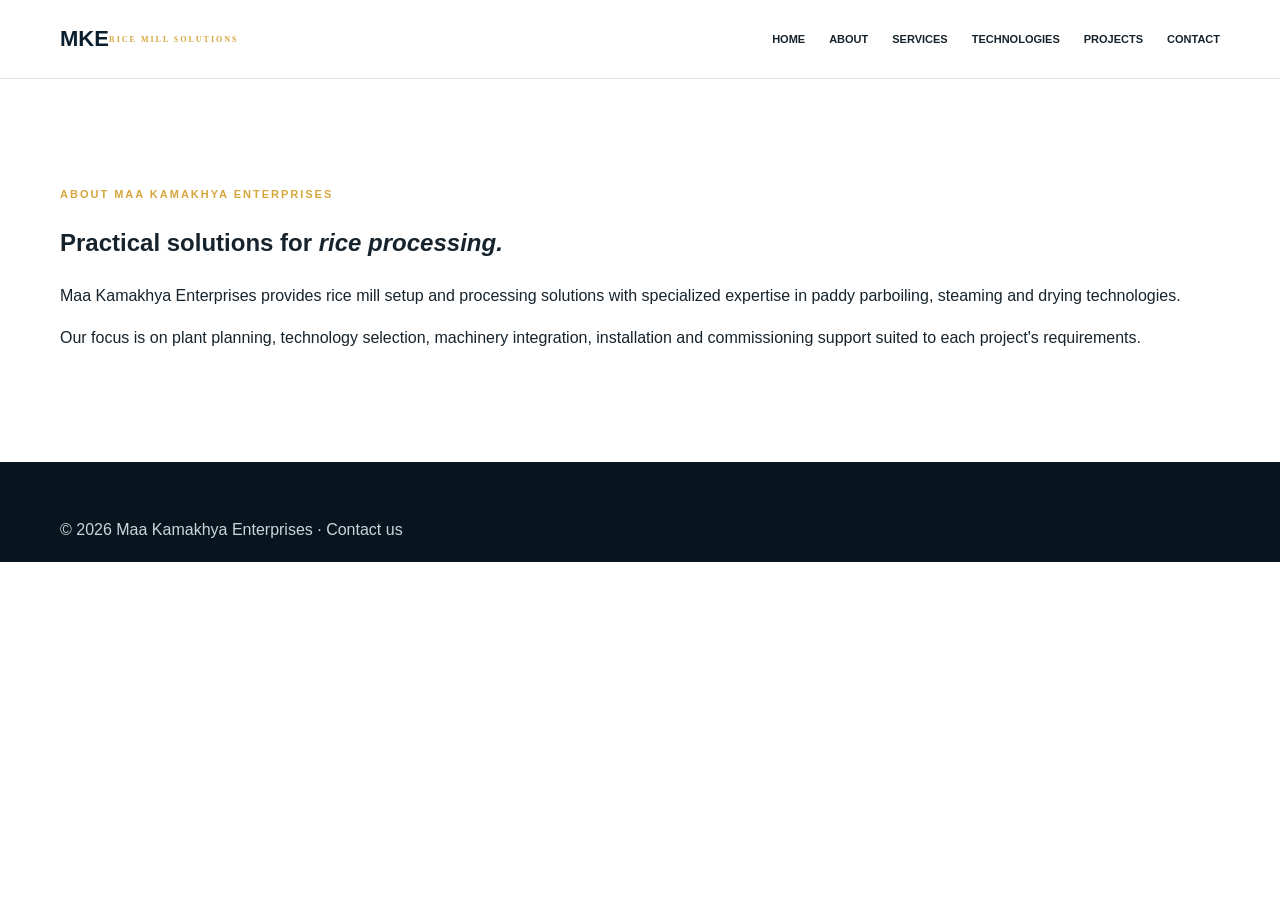
==== about.html @ 2171619c "Retry: add complete Maa Kamakhya Enterprises GitHub Pages website and image folder structure" ====
<!doctype html><html lang="en"><head><meta charset="utf-8"><meta name="viewport" content="width=device-width,initial-scale=1"><title>About | Maa Kamakhya Enterprises</title><link rel="stylesheet" href="css/style.css"></head><body><header class="header"><div class="wrap nav"><a class="logo" href="index.html">MKE<small>RICE MILL SOLUTIONS</small></a><button class="menu">☰</button><nav><a href="index.html">Home</a><a href="about.html">About</a><a href="services.html">Services</a><a href="technologies.html">Technologies</a><a href="projects.html">Projects</a><a href="contact.html">Contact</a></nav></div></header><main><section class="section"><div class="wrap"><p class="eyebrow">About Maa Kamakhya Enterprises</p><h1>Practical solutions for <em>rice processing.</em></h1><p>Maa Kamakhya Enterprises provides rice mill setup and processing solutions with specialized expertise in paddy parboiling, steaming and drying technologies.</p><p>Our focus is on plant planning, technology selection, machinery integration, installation and commissioning support suited to each project's requirements.</p></div></section></main><footer><div class="wrap">© 2026 Maa Kamakhya Enterprises · <a href="contact.html">Contact us</a></div></footer><script src="js/script.js"></script></body></html>
---- css/style.css ----
:root{--navy:#0b1e2d;--blue:#12364a;--gold:#d6a63d;--cream:#f7f5ef;--ink:#17232c;--muted:#65717a;--line:#dfe4e5}*{box-sizing:border-box}html{scroll-behavior:smooth}body{margin:0;color:var(--ink);font:16px/1.65 Inter,Arial,sans-serif}a{text-decoration:none;color:inherit}.wrap{width:min(1160px,calc(100% - 40px));margin:auto}.header{position:sticky;top:0;z-index:5;background:#fff;border-bottom:1px solid var(--line)}.nav{height:78px;display:flex;align-items:center;justify-content:space-between}.logo{display:flex;align-items:center;color:var(--navy);font:bold 22px Poppins,Arial}.logo img{max-width:150px;max-height:62px;margin-right:8px}.logo small,.footer-logo small{display:block;color:var(--gold);font:700 8px Inter;letter-spacing:2px}.nav nav{display:flex;gap:24px;text-transform:uppercase;font-size:11px;font-weight:700}.nav nav a:hover{color:#a67413}.menu{display:none;border:0;background:none;font-size:24px}.hero{min-height:600px;padding:130px 0;color:#fff;background:linear-gradient(90deg,#091c2df2,#091c2d9a),url('../images/hero/hero.jpg') center/cover,var(--navy)}.eyebrow{color:var(--gold);font-size:11px;font-weight:800;letter-spacing:2px;text-transform:uppercase}.hero h1,h2{font:800 clamp(34px,6vw,72px)/1.1 Poppins,Arial;margin:15px 0 20px;text-transform:uppercase}.hero em,h2 em{color:var(--gold);font-style:normal}.hero .lead{font-size:20px;max-width:580px}.hero p:not(.eyebrow){max-width:620px;color:#dce4e7}.actions{display:flex;gap:14px;flex-wrap:wrap;margin-top:28px}.button{display:inline-block;padding:14px 20px;text-transform:uppercase;font-size:11px;font-weight:800;letter-spacing:1px}.gold{background:var(--gold);color:var(--navy)}.outline{border:1px solid #fff;color:#fff}.capabilities{background:var(--gold)}.caps{display:grid;grid-template-columns:repeat(4,1fr)}.caps article{padding:25px 20px;border-right:1px solid #0b1e2d33}.caps b,.cards b,.services b{color:var(--gold)}.caps h3{font:700 16px Poppins;margin:8px 0}.caps p{font-size:12px;margin:0}.section{padding:95px 0}.split{display:grid;grid-template-columns:1fr 1fr;gap:80px;align-items:center}.placeholder,.placeholder{min-height:370px;display:grid;place-items:center;text-align:center;background:linear-gradient(135deg,#d9e0df,#edf0ed);color:#52636a;font-size:13px}.placeholder small{font-size:10px}.link{display:inline-block;color:#996d16;font-weight:800;font-size:12px;text-transform:uppercase;letter-spacing:1px}.dark{background:var(--navy);color:white}.cards{display:grid;grid-template-columns:repeat(3,1fr);gap:20px}.cards article{background:#102d3e;padding:14px}.cards .placeholder{min-height:180px}.cards article h3{font:700 21px Poppins;margin:8px 0}.cards article p{color:#b8c5c9;font-size:13px}.services{display:grid;grid-template-columns:repeat(4,1fr);gap:16px}.services a{border:1px solid var(--line);padding:24px;min-height:200px;transition:.2s}.services a:hover{border-color:var(--gold);transform:translateY(-4px)}.services h3{font:700 17px Poppins}.services p{font-size:13px;color:var(--muted)}.center{text-align:center}.process{background:var(--cream);padding:80px 0}.timeline{display:flex;flex-wrap:wrap;justify-content:center}.timeline span{background:#fff;border:1px solid var(--line);padding:12px 14px;font-size:11px;font-weight:700}.timeline span:not(:last-child)::after{content:'→';color:var(--gold);margin-left:14px}.cta{background:var(--blue);color:#fff;padding:65px 0}.cta-inner{display:flex;align-items:center;justify-content:space-between}.cta h2{font-size:44px;margin:0}footer{background:#07151f;color:#ccd6d9;padding:55px 0 18px}.footer-grid{display:grid;grid-template-columns:2fr 1fr 2fr;gap:45px}.footer-logo{font:800 25px Poppins;color:#fff}.footer-grid a,.footer-grid p{display:block;color:#aab9bd;font-size:13px}.footer-grid h4{color:var(--gold);font-size:11px;text-transform:uppercase}.bottom{border-top:1px solid #ffffff1c;margin-top:40px;padding-top:16px;color:#829398;font-size:11px;display:flex;justify-content:space-between}.floating{position:fixed;right:18px;bottom:18px;display:flex;gap:8px}.floating a{width:42px;height:42px;border-radius:50%;display:grid;place-items:center;background:var(--gold);color:var(--navy)}@media(max-width:800px){.wrap{width:min(100% - 30px,600px)}.menu{display:block}.nav nav{display:none;position:absolute;top:78px;left:0;right:0;padding:15px;background:#fff;flex-direction:column}.nav nav.open{display:flex}.caps{grid-template-columns:repeat(2,1fr)}.split,.cards{grid-template-columns:1fr;gap:35px}.services{grid-template-columns:1fr 1fr}.cta-inner{display:block}.cta .button{margin-top:20px}.footer-grid{grid-template-columns:1fr 1fr}.footer-grid>div:first-child{grid-column:1/-1}}@media(max-width:480px){.hero{padding:90px 0}.hero h1{font-size:43px}.services{grid-template-columns:1fr}.timeline{display:block}.timeline span{display:block}.timeline span:not(:last-child)::after{content:'↓';display:block;margin:3px}.bottom{display:block}.bottom span{display:block;margin-top:8px}.footer-grid{grid-template-columns:1fr}.footer-grid>div:first-child{grid-column:auto}}
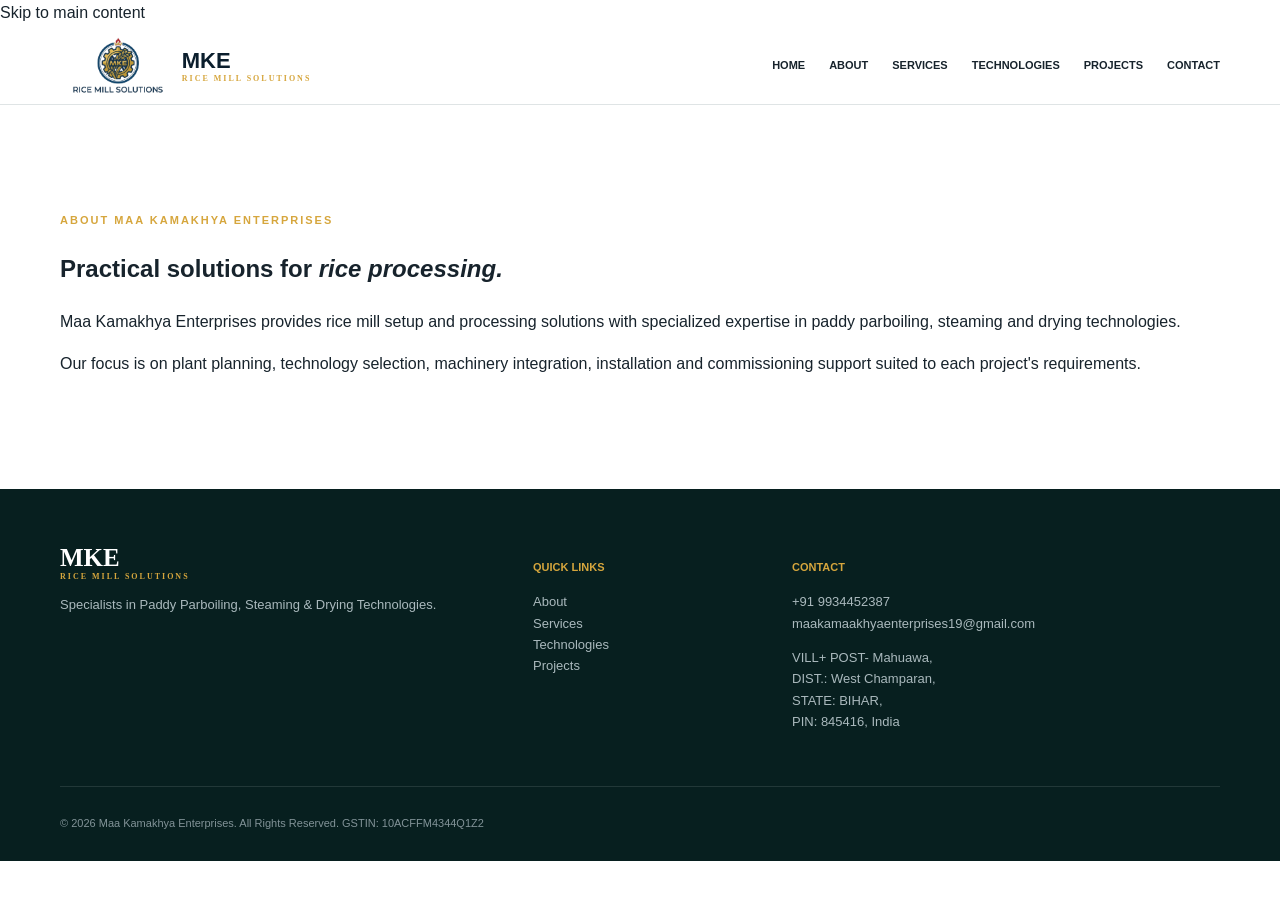
==== commit 281fe807: "Pretty-print and enhance about.html with improved header, footer, and accessibility" ====
--- a/about.html
+++ b/about.html
@@ -1 +1,65 @@
-<!doctype html><html lang="en"><head><meta charset="utf-8"><meta name="viewport" content="width=device-width,initial-scale=1"><title>About | Maa Kamakhya Enterprises</title><link rel="stylesheet" href="css/style.css"></head><body><header class="header"><div class="wrap nav"><a class="logo" href="index.html">MKE<small>RICE MILL SOLUTIONS</small></a><button class="menu">☰</button><nav><a href="index.html">Home</a><a href="about.html">About</a><a href="services.html">Services</a><a href="technologies.html">Technologies</a><a href="projects.html">Projects</a><a href="contact.html">Contact</a></nav></div></header><main><section class="section"><div class="wrap"><p class="eyebrow">About Maa Kamakhya Enterprises</p><h1>Practical solutions for <em>rice processing.</em></h1><p>Maa Kamakhya Enterprises provides rice mill setup and processing solutions with specialized expertise in paddy parboiling, steaming and drying technologies.</p><p>Our focus is on plant planning, technology selection, machinery integration, installation and commissioning support suited to each project's requirements.</p></div></section></main><footer><div class="wrap">© 2026 Maa Kamakhya Enterprises · <a href="contact.html">Contact us</a></div></footer><script src="js/script.js"></script></body></html>+<!doctype html>
+<html lang="en">
+<head>
+  <meta charset="utf-8">
+  <meta name="viewport" content="width=device-width, initial-scale=1">
+  <title>About | Maa Kamakhya Enterprises</title>
+  <link rel="icon" type="image/png" href="images/logo/mke-logo.png">
+  <link rel="stylesheet" href="css/style.css">
+</head>
+<body>
+  <a href="#main" class="skip-link">Skip to main content</a>
+  <header class="header">
+    <div class="wrap nav">
+      <a class="logo" href="index.html">
+        <img src="images/logo/mke-logo.png" alt="MKE Rice Mill Solutions logo">
+        <span>MKE<small>RICE MILL SOLUTIONS</small></span>
+      </a>
+      <button class="menu" type="button" aria-label="Open menu" aria-controls="nav-menu" aria-expanded="false">☰</button>
+      <nav id="nav-menu">
+        <a href="index.html">Home</a>
+        <a href="about.html" aria-current="page">About</a>
+        <a href="services.html">Services</a>
+        <a href="technologies.html">Technologies</a>
+        <a href="projects.html">Projects</a>
+        <a href="contact.html">Contact</a>
+      </nav>
+    </div>
+  </header>
+  <main id="main">
+    <section class="section">
+      <div class="wrap">
+        <p class="eyebrow">About Maa Kamakhya Enterprises</p>
+        <h1>Practical solutions for <em>rice processing.</em></h1>
+        <p>Maa Kamakhya Enterprises provides rice mill setup and processing solutions with specialized expertise in paddy parboiling, steaming and drying technologies.</p>
+        <p>Our focus is on plant planning, technology selection, machinery integration, installation and commissioning support suited to each project's requirements.</p>
+      </div>
+    </section>
+  </main>
+  <footer>
+    <div class="wrap footer-grid">
+      <div>
+        <div class="footer-logo">MKE<small>RICE MILL SOLUTIONS</small></div>
+        <p>Specialists in Paddy Parboiling, Steaming & Drying Technologies.</p>
+      </div>
+      <div>
+        <h4>Quick links</h4>
+        <a href="about.html">About</a>
+        <a href="services.html">Services</a>
+        <a href="technologies.html">Technologies</a>
+        <a href="projects.html">Projects</a>
+      </div>
+      <div>
+        <h4>Contact</h4>
+        <a href="tel:+919934452387" data-company="phone">+91 9934452387</a>
+        <a href="mailto:maakamaakhyaenterprises19@gmail.com" data-company="email">maakamaakhyaenterprises19@gmail.com</a>
+        <p>VILL+ POST- Mahuawa,<br>DIST.: West Champaran,<br>STATE: BIHAR,<br>PIN: 845416, India</p>
+      </div>
+    </div>
+    <div class="wrap bottom">
+      <p>© <span data-company="year">2026</span> Maa Kamakhya Enterprises. All Rights Reserved. <span>GSTIN: <span data-company="gstin">10ACFFM4344Q1Z2</span></span></p>
+    </div>
+  </footer>
+  <script src="js/script.js"></script>
+</body>
+</html>
--- a/css/style.css
+++ b/css/style.css
@@ -1 +1 @@
-:root{--navy:#0b1e2d;--blue:#12364a;--gold:#d6a63d;--cream:#f7f5ef;--ink:#17232c;--muted:#65717a;--line:#dfe4e5}*{box-sizing:border-box}html{scroll-behavior:smooth}body{margin:0;color:var(--ink);font:16px/1.65 Inter,Arial,sans-serif}a{text-decoration:none;color:inherit}.wrap{width:min(1160px,calc(100% - 40px));margin:auto}.header{position:sticky;top:0;z-index:5;background:#fff;border-bottom:1px solid var(--line)}.nav{height:78px;display:flex;align-items:center;justify-content:space-between}.logo{display:flex;align-items:center;color:var(--navy);font:bold 22px Poppins,Arial}.logo img{max-width:150px;max-height:62px;margin-right:8px}.logo small,.footer-logo small{display:block;color:var(--gold);font:700 8px Inter;letter-spacing:2px}.nav nav{display:flex;gap:24px;text-transform:uppercase;font-size:11px;font-weight:700}.nav nav a:hover{color:#a67413}.menu{display:none;border:0;background:none;font-size:24px}.hero{min-height:600px;padding:130px 0;color:#fff;background:linear-gradient(90deg,#091c2df2,#091c2d9a),url('../images/hero/hero.jpg') center/cover,var(--navy)}.eyebrow{color:var(--gold);font-size:11px;font-weight:800;letter-spacing:2px;text-transform:uppercase}.hero h1,h2{font:800 clamp(34px,6vw,72px)/1.1 Poppins,Arial;margin:15px 0 20px;text-transform:uppercase}.hero em,h2 em{color:var(--gold);font-style:normal}.hero .lead{font-size:20px;max-width:580px}.hero p:not(.eyebrow){max-width:620px;color:#dce4e7}.actions{display:flex;gap:14px;flex-wrap:wrap;margin-top:28px}.button{display:inline-block;padding:14px 20px;text-transform:uppercase;font-size:11px;font-weight:800;letter-spacing:1px}.gold{background:var(--gold);color:var(--navy)}.outline{border:1px solid #fff;color:#fff}.capabilities{background:var(--gold)}.caps{display:grid;grid-template-columns:repeat(4,1fr)}.caps article{padding:25px 20px;border-right:1px solid #0b1e2d33}.caps b,.cards b,.services b{color:var(--gold)}.caps h3{font:700 16px Poppins;margin:8px 0}.caps p{font-size:12px;margin:0}.section{padding:95px 0}.split{display:grid;grid-template-columns:1fr 1fr;gap:80px;align-items:center}.placeholder,.placeholder{min-height:370px;display:grid;place-items:center;text-align:center;background:linear-gradient(135deg,#d9e0df,#edf0ed);color:#52636a;font-size:13px}.placeholder small{font-size:10px}.link{display:inline-block;color:#996d16;font-weight:800;font-size:12px;text-transform:uppercase;letter-spacing:1px}.dark{background:var(--navy);color:white}.cards{display:grid;grid-template-columns:repeat(3,1fr);gap:20px}.cards article{background:#102d3e;padding:14px}.cards .placeholder{min-height:180px}.cards article h3{font:700 21px Poppins;margin:8px 0}.cards article p{color:#b8c5c9;font-size:13px}.services{display:grid;grid-template-columns:repeat(4,1fr);gap:16px}.services a{border:1px solid var(--line);padding:24px;min-height:200px;transition:.2s}.services a:hover{border-color:var(--gold);transform:translateY(-4px)}.services h3{font:700 17px Poppins}.services p{font-size:13px;color:var(--muted)}.center{text-align:center}.process{background:var(--cream);padding:80px 0}.timeline{display:flex;flex-wrap:wrap;justify-content:center}.timeline span{background:#fff;border:1px solid var(--line);padding:12px 14px;font-size:11px;font-weight:700}.timeline span:not(:last-child)::after{content:'→';color:var(--gold);margin-left:14px}.cta{background:var(--blue);color:#fff;padding:65px 0}.cta-inner{display:flex;align-items:center;justify-content:space-between}.cta h2{font-size:44px;margin:0}footer{background:#07151f;color:#ccd6d9;padding:55px 0 18px}.footer-grid{display:grid;grid-template-columns:2fr 1fr 2fr;gap:45px}.footer-logo{font:800 25px Poppins;color:#fff}.footer-grid a,.footer-grid p{display:block;color:#aab9bd;font-size:13px}.footer-grid h4{color:var(--gold);font-size:11px;text-transform:uppercase}.bottom{border-top:1px solid #ffffff1c;margin-top:40px;padding-top:16px;color:#829398;font-size:11px;display:flex;justify-content:space-between}.floating{position:fixed;right:18px;bottom:18px;display:flex;gap:8px}.floating a{width:42px;height:42px;border-radius:50%;display:grid;place-items:center;background:var(--gold);color:var(--navy)}@media(max-width:800px){.wrap{width:min(100% - 30px,600px)}.menu{display:block}.nav nav{display:none;position:absolute;top:78px;left:0;right:0;padding:15px;background:#fff;flex-direction:column}.nav nav.open{display:flex}.caps{grid-template-columns:repeat(2,1fr)}.split,.cards{grid-template-columns:1fr;gap:35px}.services{grid-template-columns:1fr 1fr}.cta-inner{display:block}.cta .button{margin-top:20px}.footer-grid{grid-template-columns:1fr 1fr}.footer-grid>div:first-child{grid-column:1/-1}}@media(max-width:480px){.hero{padding:90px 0}.hero h1{font-size:43px}.services{grid-template-columns:1fr}.timeline{display:block}.timeline span{display:block}.timeline span:not(:last-child)::after{content:'↓';display:block;margin:3px}.bottom{display:block}.bottom span{display:block;margin-top:8px}.footer-grid{grid-template-columns:1fr}.footer-grid>div:first-child{grid-column:auto}}+:root{--navy:#0b1e2d;--blue:#12364a;--gold:#d6a63d;--cream:#f7f5ef;--ink:#17232c;--muted:#65717a;--line:#dfe4e5}*{box-sizing:border-box}html{scroll-behavior:smooth}body{margin:0;color:var(--ink);font:16px/1.65 Inter,Arial,sans-serif}a{text-decoration:none;color:inherit}.wrap{width:min(1160px,calc(100% - 40px));margin:auto}.header{position:sticky;top:0;z-index:5;background:#fff;border-bottom:1px solid var(--line)}.nav{height:78px;display:flex;align-items:center;justify-content:space-between}.logo{display:flex;align-items:center;color:var(--navy);font:bold 22px Poppins,Arial}.logo img{max-width:150px;max-height:62px;margin-right:8px}.logo small,.footer-logo small{display:block;color:var(--gold);font:700 8px Inter;letter-spacing:2px}.nav nav{display:flex;gap:24px;text-transform:uppercase;font-size:11px;font-weight:700}.nav nav a:hover{color:#a67413}.menu{display:none;border:0;background:none;font-size:24px}.hero{min-height:600px;padding:130px 0;color:#fff;background:linear-gradient(90deg,#091c2df2,#091c2d9a),url('../images/hero/hero.jpg') center/cover,var(--navy)}.eyebrow{color:var(--gold);font-size:11px;font-weight:800;letter-spacing:2px;text-transform:uppercase}.hero h1,h2{font:800 clamp(34px,6vw,72px)/1.1 Poppins,Arial;margin:15px 0 20px;text-transform:uppercase}.hero em,h2 em{color:var(--gold);font-style:normal}.hero .lead{font-size:20px;max-width:580px}.hero p:not(.eyebrow){max-width:620px;color:#dce4e7}.actions{display:flex;gap:14px;flex-wrap:wrap;margin-top:28px}.button{display:inline-block;padding:14px 20px;text-transform:uppercase;font-size:11px;font-weight:800;letter-spacing:1px}.gold{background:var(--gold);color:var(--navy)}.outline{border:1px solid #fff;color:#fff}.capabilities{background:var(--gold)}.caps{display:grid;grid-template-columns:repeat(4,1fr)}.caps article{padding:25px 20px;border-right:1px solid #0b1e2d33}.caps b,.cards b,.services b{color:var(--gold)}.caps h3{font:700 16px Poppins;margin:8px 0}.caps p{font-size:12px;margin:0}.section{padding:95px 0}.split{display:grid;grid-template-columns:1fr 1fr;gap:80px;align-items:center}.placeholder,.placeholder{min-height:370px;display:grid;place-items:center;text-align:center;background:linear-gradient(135deg,#d9e0df,#edf0ed);color:#526367;font-size:13px}.placeholder small{font-size:10px}.link{display:inline-block;color:#996d16;font-weight:800;font-size:12px;text-transform:uppercase;letter-spacing:1px}.dark{background:var(--navy);color:white}.cards{display:grid;grid-template-columns:repeat(3,1fr);gap:20px}.cards article{background:#102d3e;padding:14px}.cards .placeholder{min-height:180px}.cards article h3{font:700 21px Poppins;margin:8px 0}.cards article p{color:#b8c5c9;font-size:13px}.services{display:grid;grid-template-columns:repeat(4,1fr);gap:16px}.services a{border:1px solid var(--line);padding:24px;min-height:200px;transition:.2s}.services a:hover{border-color:var(--gold);transform:translateY(-4px)}.services h3{font:700 17px Poppins}.services p{font-size:13px;color:var(--muted)}.center{text-align:center}.process{background:var(--cream);padding:80px 0}.timeline{display:flex;flex-wrap:wrap;justify-content:center}.timeline span{background:#fff;border:1px solid var(--line);padding:12px 14px;font-size:11px;font-weight:700}.timeline span:not(:last-child)::after{content:'→';color:var(--gold);margin-left:14px}.cta{background:var(--blue);color:#fff;padding:65px 0}.cta-inner{display:flex;align-items:center;justify-content:space-between}.cta h2{font-size:44px;margin:0}footer{background:#071f1f;color:#ccd6d9;padding:55px 0 18px}.footer-grid{display:grid;grid-template-columns:2fr 1fr 2fr;gap:45px}.footer-logo{font:800 25px Poppins;color:#fff}.footer-grid a,.footer-grid p{display:block;color:#aab9bd;font-size:13px}.footer-grid h4{color:var(--gold);font-size:11px;text-transform:uppercase}.bottom{border-top:1px solid #ffffff1c;margin-top:40px;padding-top:16px;color:#829398;font-size:11px;display:flex;justify-content:space-between}.floating{position:fixed;right:18px;bottom:18px;display:flex;gap:8px}.floating a{width:42px;height:42px;border-radius:50%;display:grid;place-items:center}.floating a:nth-child(1){background:#25d366;color:#fff}.floating a:nth-child(2){background:#0084ff;color:#fff}@media(max-width:800px){.wrap{width:min(100% - 30px,600px)}.menu{display:block}.nav nav{display:none;position:absolute;top:78px;left:0;right:0;padding:15px;background:#fff;flex-direction:column}.nav nav.open{display:flex}.caps{grid-template-columns:repeat(2,1fr)}.split,.cards{grid-template-columns:1fr;gap:35px}.services{grid-template-columns:1fr 1fr}.cta-inner{display:block}.cta .button{margin-top:20px}.footer-grid{grid-template-columns:1fr 1fr}.footer-grid>div:first-child{grid-column:1/-1}}@media(max-width:480px){.hero{padding:90px 0}.hero h1{font-size:43px}.services{grid-template-columns:1fr}.timeline{display:block}.timeline span{display:block}.timeline span:not(:last-child)::after{content:'↓';display:block;margin:3px}.bottom{display:block}.bottom span{display:block;margin-top:8px}.footer-grid{grid-template-columns:1fr}.footer-grid>div:first-child{grid-column:auto}}
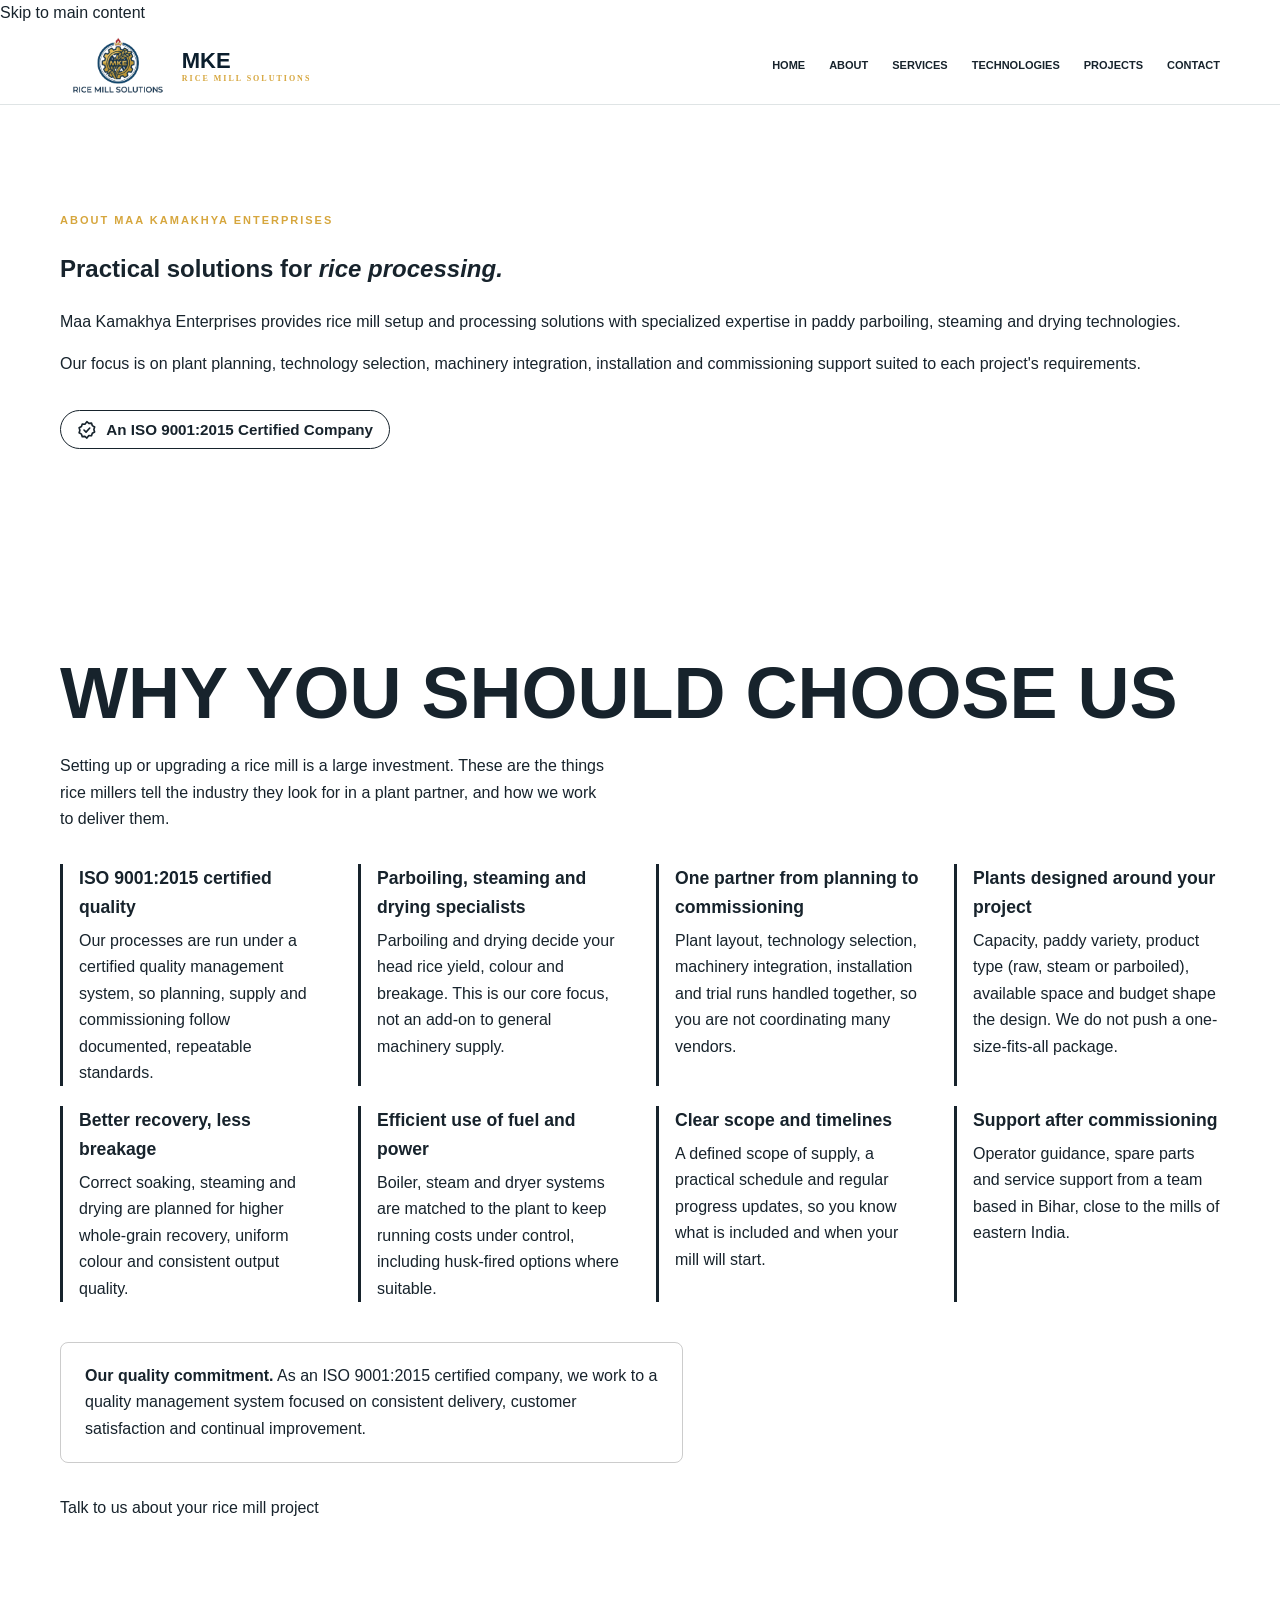
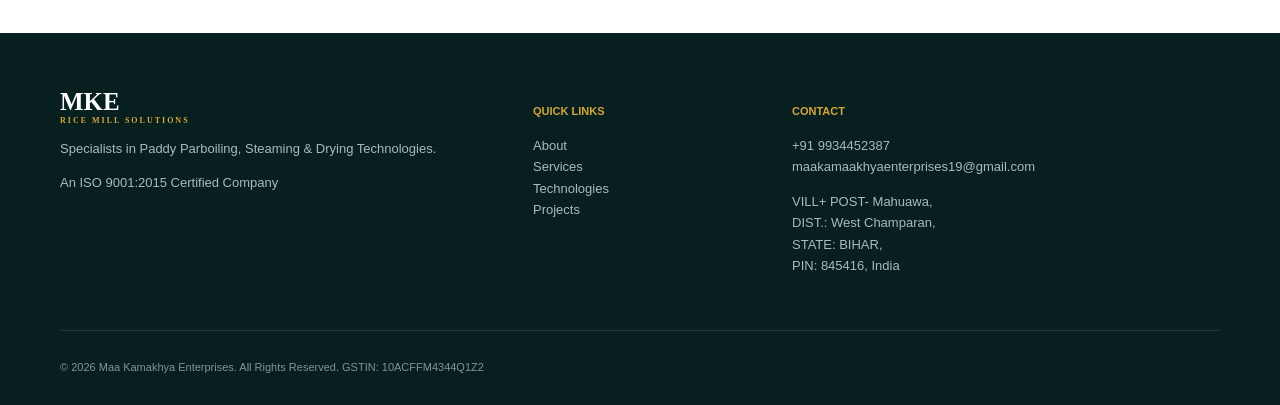
==== commit e5b2bf4e: "Update about.html" ====
--- a/about.html
+++ b/about.html
@@ -3,9 +3,56 @@
 <head>
   <meta charset="utf-8">
   <meta name="viewport" content="width=device-width, initial-scale=1">
-  <title>About | Maa Kamakhya Enterprises</title>
+  <title>About | Maa Kamakhya Enterprises – ISO 9001:2015 Certified Rice Mill Solutions</title>
+  <meta name="description" content="Maa Kamakhya Enterprises is an ISO 9001:2015 certified company providing rice mill setup and processing solutions, specializing in paddy parboiling, steaming and drying technologies.">
+  <meta property="og:title" content="About | Maa Kamakhya Enterprises">
+  <meta property="og:description" content="ISO 9001:2015 certified specialists in paddy parboiling, steaming and drying technologies for rice mills.">
+  <meta property="og:type" content="website">
   <link rel="icon" type="image/png" href="images/logo/mke-logo.png">
   <link rel="stylesheet" href="css/style.css">
+  <style>
+    /* About page additions – uses neutral colours so it blends with css/style.css */
+    .iso-badge {
+      display: inline-flex;
+      align-items: center;
+      gap: .6rem;
+      margin: 1rem 0 0;
+      padding: .55rem 1rem;
+      border: 1.5px solid currentColor;
+      border-radius: 999px;
+      font-weight: 600;
+      font-size: .95rem;
+      line-height: 1.3;
+    }
+    .iso-badge svg { flex: none; width: 1.3em; height: 1.3em; }
+
+    .why-intro { max-width: 62ch; }
+    .why-list {
+      list-style: none;
+      margin: 2rem 0 0;
+      padding: 0;
+      display: grid;
+      grid-template-columns: repeat(auto-fit, minmax(260px, 1fr));
+      gap: 1.25rem 2rem;
+    }
+    .why-list li {
+      padding: 0 0 0 1rem;
+      border-left: 3px solid currentColor;
+    }
+    .why-list h3 { margin: 0 0 .35rem; font-size: 1.1rem; }
+    .why-list p { margin: 0; max-width: 46ch; }
+
+    .quality-note {
+      margin-top: 2.5rem;
+      padding: 1.25rem 1.5rem;
+      border: 1px solid rgba(128,128,128,.4);
+      border-radius: 8px;
+      max-width: 70ch;
+    }
+    .quality-note p { margin: 0; }
+    .quality-note p + p { margin-top: .5rem; }
+    .about-cta { margin-top: 2rem; }
+  </style>
 </head>
 <body>
   <a href="#main" class="skip-link">Skip to main content</a>
@@ -33,6 +80,58 @@
         <h1>Practical solutions for <em>rice processing.</em></h1>
         <p>Maa Kamakhya Enterprises provides rice mill setup and processing solutions with specialized expertise in paddy parboiling, steaming and drying technologies.</p>
         <p>Our focus is on plant planning, technology selection, machinery integration, installation and commissioning support suited to each project's requirements.</p>
+        <p class="iso-badge">
+          <svg viewBox="0 0 24 24" fill="none" stroke="currentColor" stroke-width="2" stroke-linecap="round" stroke-linejoin="round" aria-hidden="true"><path d="M12 2l2.4 2.1 3.2-.3 1 3 2.8 1.6-.9 3.1.9 3.1-2.8 1.6-1 3-3.2-.3L12 22l-2.4-2.1-3.2.3-1-3-2.8-1.6.9-3.1-.9-3.1 2.8-1.6 1-3 3.2.3z"/><path d="M8.5 12.2l2.5 2.5 4.5-4.9"/></svg>
+          <span>An ISO 9001:2015 Certified Company</span>
+        </p>
+      </div>
+    </section>
+
+    <section class="section" aria-labelledby="why-title">
+      <div class="wrap">
+        <h2 id="why-title">Why you should choose us</h2>
+        <p class="why-intro">Setting up or upgrading a rice mill is a large investment. These are the things rice millers tell the industry they look for in a plant partner, and how we work to deliver them.</p>
+
+        <ul class="why-list">
+          <li>
+            <h3>ISO 9001:2015 certified quality</h3>
+            <p>Our processes are run under a certified quality management system, so planning, supply and commissioning follow documented, repeatable standards.</p>
+          </li>
+          <li>
+            <h3>Parboiling, steaming and drying specialists</h3>
+            <p>Parboiling and drying decide your head rice yield, colour and breakage. This is our core focus, not an add-on to general machinery supply.</p>
+          </li>
+          <li>
+            <h3>One partner from planning to commissioning</h3>
+            <p>Plant layout, technology selection, machinery integration, installation and trial runs handled together, so you are not coordinating many vendors.</p>
+          </li>
+          <li>
+            <h3>Plants designed around your project</h3>
+            <p>Capacity, paddy variety, product type (raw, steam or parboiled), available space and budget shape the design. We do not push a one-size-fits-all package.</p>
+          </li>
+          <li>
+            <h3>Better recovery, less breakage</h3>
+            <p>Correct soaking, steaming and drying are planned for higher whole-grain recovery, uniform colour and consistent output quality.</p>
+          </li>
+          <li>
+            <h3>Efficient use of fuel and power</h3>
+            <p>Boiler, steam and dryer systems are matched to the plant to keep running costs under control, including husk-fired options where suitable.</p>
+          </li>
+          <li>
+            <h3>Clear scope and timelines</h3>
+            <p>A defined scope of supply, a practical schedule and regular progress updates, so you know what is included and when your mill will start.</p>
+          </li>
+          <li>
+            <h3>Support after commissioning</h3>
+            <p>Operator guidance, spare parts and service support from a team based in Bihar, close to the mills of eastern India.</p>
+          </li>
+        </ul>
+
+        <div class="quality-note">
+          <p><strong>Our quality commitment.</strong> As an ISO 9001:2015 certified company, we work to a quality management system focused on consistent delivery, customer satisfaction and continual improvement.</p>
+        </div>
+
+        <p class="about-cta"><a href="contact.html">Talk to us about your rice mill project</a></p>
       </div>
     </section>
   </main>
@@ -41,6 +140,7 @@
       <div>
         <div class="footer-logo">MKE<small>RICE MILL SOLUTIONS</small></div>
         <p>Specialists in Paddy Parboiling, Steaming & Drying Technologies.</p>
+        <p>An ISO 9001:2015 Certified Company</p>
       </div>
       <div>
         <h4>Quick links</h4>
@@ -62,4 +162,4 @@
   </footer>
   <script src="js/script.js"></script>
 </body>
-</html>+</html>
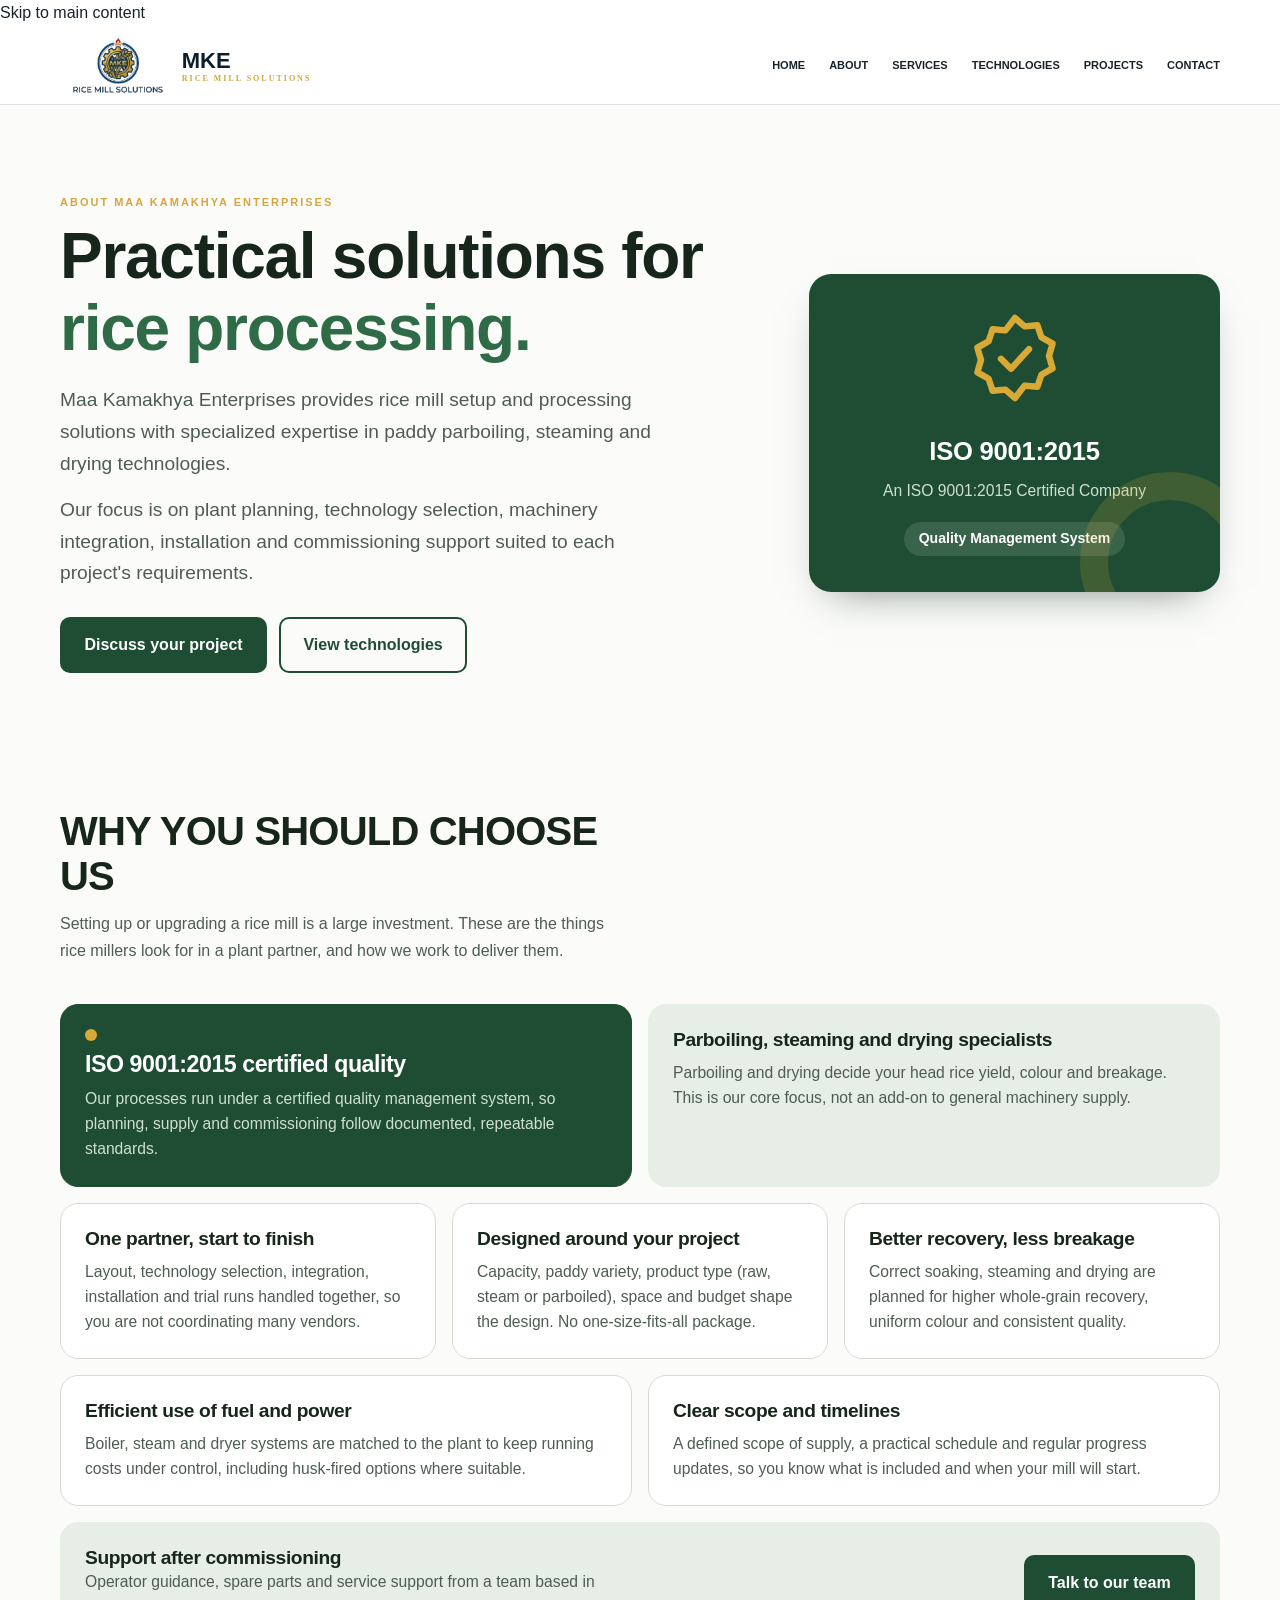
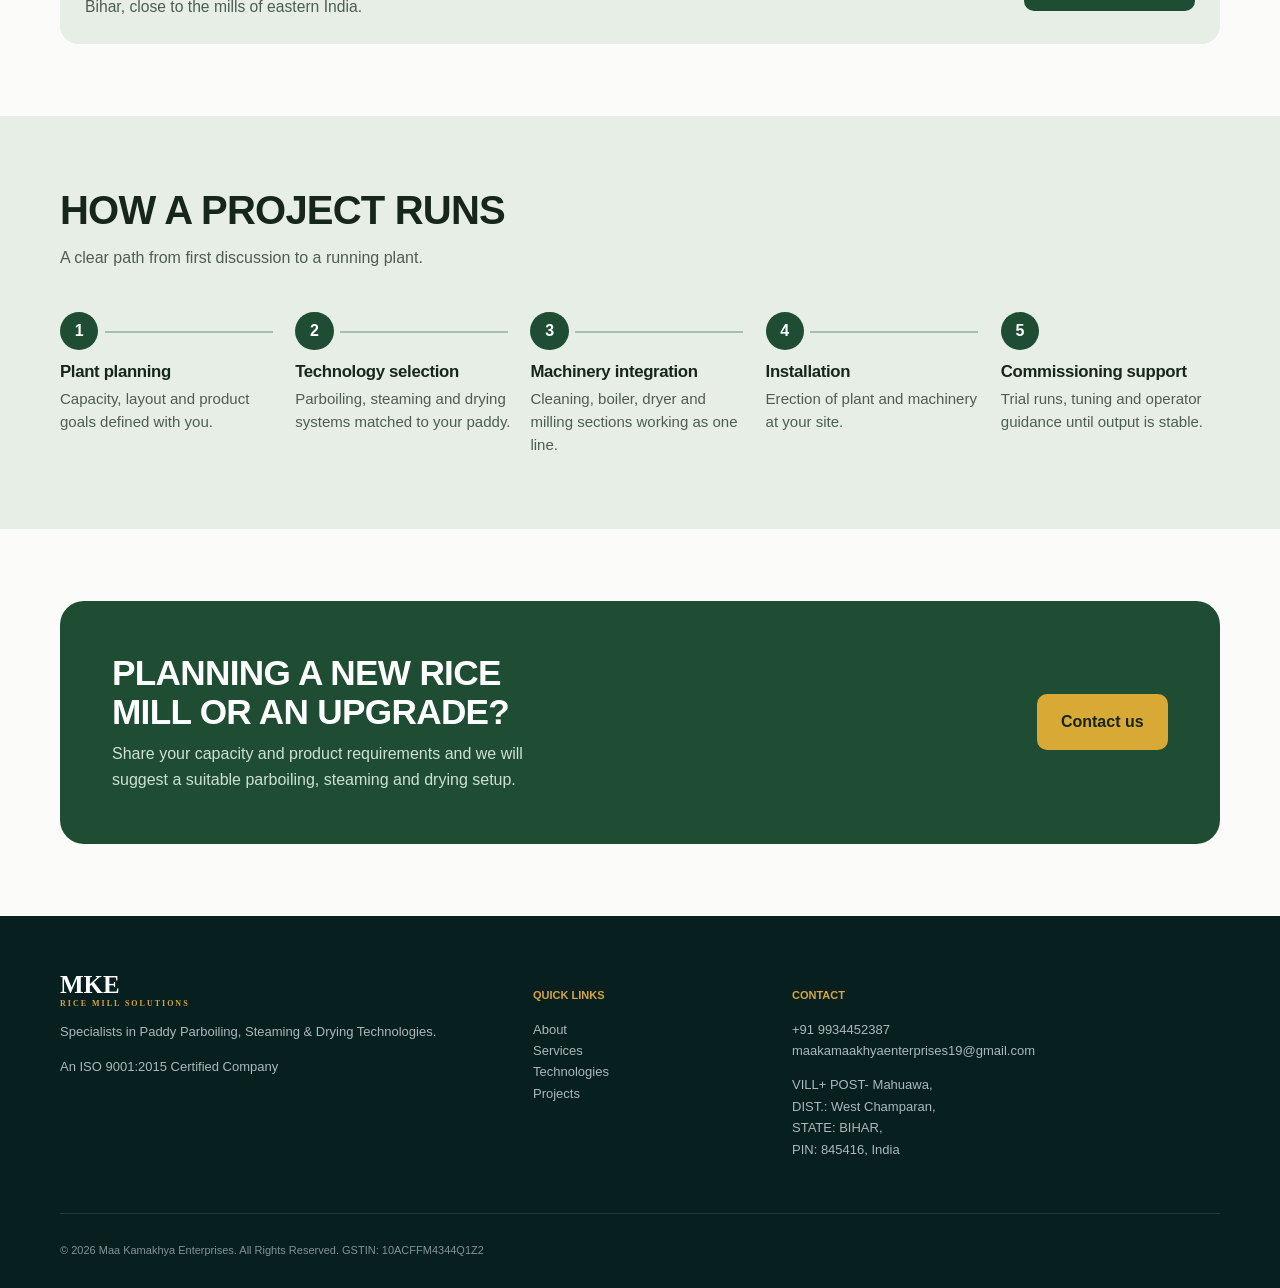
==== commit d4f51450: "Update about.html" ====
--- a/about.html
+++ b/about.html
@@ -11,47 +11,131 @@
   <link rel="icon" type="image/png" href="images/logo/mke-logo.png">
   <link rel="stylesheet" href="css/style.css">
   <style>
-    /* About page additions – uses neutral colours so it blends with css/style.css */
-    .iso-badge {
-      display: inline-flex;
+    /* About page layout – scoped to .ab so it never clashes with css/style.css */
+    .ab {
+      --ab-ink: #17261b;
+      --ab-muted: #4d5d52;
+      --ab-green: #1f4d33;
+      --ab-green-2: #2f6b47;
+      --ab-sage: #e7eee6;
+      --ab-gold: #d8a935;
+      --ab-line: #d5ddd3;
+      --ab-bg: #fbfcfa;
+      color: var(--ab-ink);
+      background: var(--ab-bg);
+    }
+    .ab *, .ab *::before, .ab *::after { box-sizing: border-box; }
+    .ab-wrap { width: min(1160px, 100% - 2.5rem); margin-inline: auto; }
+    .ab h1, .ab h2, .ab h3 { line-height: 1.12; letter-spacing: -.02em; margin: 0; }
+    .ab p { margin: 0; }
+
+    /* Hero */
+    .ab-hero { padding: clamp(2.5rem, 7vw, 5.5rem) 0 clamp(2rem, 5vw, 4rem); }
+    .ab-hero-grid {
+      display: grid;
+      gap: clamp(2rem, 5vw, 4rem);
+      grid-template-columns: 1.25fr .75fr;
       align-items: center;
-      gap: .6rem;
-      margin: 1rem 0 0;
-      padding: .55rem 1rem;
-      border: 1.5px solid currentColor;
-      border-radius: 999px;
-      font-weight: 600;
-      font-size: .95rem;
-      line-height: 1.3;
-    }
-    .iso-badge svg { flex: none; width: 1.3em; height: 1.3em; }
-
-    .why-intro { max-width: 62ch; }
-    .why-list {
-      list-style: none;
-      margin: 2rem 0 0;
-      padding: 0;
-      display: grid;
-      grid-template-columns: repeat(auto-fit, minmax(260px, 1fr));
-      gap: 1.25rem 2rem;
-    }
-    .why-list li {
-      padding: 0 0 0 1rem;
-      border-left: 3px solid currentColor;
-    }
-    .why-list h3 { margin: 0 0 .35rem; font-size: 1.1rem; }
-    .why-list p { margin: 0; max-width: 46ch; }
-
-    .quality-note {
-      margin-top: 2.5rem;
-      padding: 1.25rem 1.5rem;
-      border: 1px solid rgba(128,128,128,.4);
-      border-radius: 8px;
-      max-width: 70ch;
-    }
-    .quality-note p { margin: 0; }
-    .quality-note p + p { margin-top: .5rem; }
-    .about-cta { margin-top: 2rem; }
+    }
+    .ab-hero h1 { font-size: clamp(2.2rem, 5.4vw, 4rem); margin: .6rem 0 1.25rem; }
+    .ab-hero h1 em { font-style: normal; color: var(--ab-green-2); }
+    .ab-lead { font-size: clamp(1.05rem, 1.6vw, 1.2rem); color: var(--ab-muted); max-width: 56ch; line-height: 1.65; }
+    .ab-lead + .ab-lead { margin-top: .9rem; }
+    .ab-actions { display: flex; flex-wrap: wrap; gap: .75rem; margin-top: 1.75rem; }
+    .ab-btn {
+      display: inline-block; padding: .8rem 1.4rem; border-radius: 10px; font-weight: 600;
+      text-decoration: none; border: 2px solid var(--ab-green); transition: background .2s, color .2s;
+    }
+    .ab-btn-primary { background: var(--ab-green); color: #fff; }
+    .ab-btn-primary:hover { background: var(--ab-green-2); border-color: var(--ab-green-2); }
+    .ab-btn-ghost { color: var(--ab-green); background: transparent; }
+    .ab-btn-ghost:hover { background: var(--ab-sage); }
+    .ab-btn:focus-visible, .ab a:focus-visible { outline: 3px solid var(--ab-gold); outline-offset: 3px; }
+
+    /* ISO certificate card */
+    .ab-iso {
+      background: var(--ab-green); color: #fff; border-radius: 22px;
+      padding: clamp(1.5rem, 3vw, 2.25rem); text-align: center;
+      box-shadow: 0 18px 40px -22px rgba(23, 38, 27, .6);
+      position: relative; overflow: hidden;
+    }
+    .ab-iso::after {
+      content: ""; position: absolute; inset: auto -40px -60px auto; width: 180px; height: 180px;
+      border-radius: 50%; border: 28px solid rgba(216, 169, 53, .18);
+    }
+    .ab-seal { width: 96px; height: 96px; margin: 0 auto 1rem; color: var(--ab-gold); }
+    .ab-iso strong { display: block; font-size: 1.6rem; letter-spacing: -.01em; }
+    .ab-iso span { display: block; margin-top: .35rem; color: #cfe0d3; font-size: .98rem; }
+    .ab-iso .ab-iso-tag {
+      display: inline-block; margin-top: 1.1rem; padding: .35rem .9rem; border-radius: 999px;
+      background: rgba(255,255,255,.12); color: #fff; font-size: .88rem; font-weight: 600;
+    }
+
+    /* Section heads */
+    .ab-section { padding: clamp(2.5rem, 6vw, 4.5rem) 0; }
+    .ab-head { max-width: 62ch; margin-bottom: clamp(1.5rem, 4vw, 2.5rem); }
+    .ab-head h2 { font-size: clamp(1.7rem, 3.4vw, 2.5rem); }
+    .ab-head p { margin-top: .8rem; color: var(--ab-muted); line-height: 1.65; }
+
+    /* Bento grid */
+    .ab-bento { display: grid; grid-template-columns: repeat(6, 1fr); gap: 1rem; }
+    .ab-tile {
+      grid-column: span 2; background: #fff; border: 1px solid var(--ab-line);
+      border-radius: 18px; padding: 1.5rem; display: flex; flex-direction: column; gap: .6rem;
+    }
+    .ab-tile h3 { font-size: 1.2rem; }
+    .ab-tile p { color: var(--ab-muted); line-height: 1.6; font-size: .98rem; }
+    .ab-tile.w3 { grid-column: span 3; }
+    .ab-tile.w6 { grid-column: span 6; flex-direction: row; align-items: center; justify-content: space-between; gap: 1.5rem; flex-wrap: wrap; }
+    .ab-tile.w6 > div { max-width: 62ch; }
+    .ab-tile.feature { background: var(--ab-green); border-color: var(--ab-green); }
+    .ab-tile.feature h3 { color: #fff; font-size: 1.45rem; }
+    .ab-tile.feature p { color: #cfe0d3; }
+    .ab-tile.soft { background: var(--ab-sage); border-color: var(--ab-sage); }
+    .ab-dot { width: 12px; height: 12px; border-radius: 50%; background: var(--ab-gold); }
+
+    /* Process strip – a true sequence, so numbered */
+    .ab-process { background: var(--ab-sage); }
+    .ab-steps { list-style: none; margin: 0; padding: 0; display: grid; grid-template-columns: repeat(5, 1fr); gap: 1rem; counter-reset: s; }
+    .ab-steps li { position: relative; padding-top: 3.2rem; counter-increment: s; }
+    .ab-steps li::before {
+      content: counter(s); position: absolute; top: 0; left: 0; width: 2.4rem; height: 2.4rem;
+      display: grid; place-items: center; border-radius: 50%; background: var(--ab-green); color: #fff; font-weight: 700;
+    }
+    .ab-steps li::after {
+      content: ""; position: absolute; top: 1.2rem; left: 2.8rem; right: .4rem; height: 2px; background: var(--ab-green-2); opacity: .35;
+    }
+    .ab-steps li:last-child::after { display: none; }
+    .ab-steps h3 { font-size: 1.05rem; margin-bottom: .3rem; }
+    .ab-steps p { color: var(--ab-muted); font-size: .94rem; line-height: 1.55; }
+
+    /* CTA band */
+    .ab-cta { padding: clamp(2.5rem, 6vw, 4.5rem) 0; }
+    .ab-cta-box {
+      background: var(--ab-green); color: #fff; border-radius: 24px;
+      padding: clamp(1.75rem, 5vw, 3.25rem); display: flex; flex-wrap: wrap; gap: 1.5rem;
+      align-items: center; justify-content: space-between;
+    }
+    .ab-cta-box h2 { font-size: clamp(1.5rem, 3vw, 2.2rem); max-width: 22ch; }
+    .ab-cta-box p { color: #cfe0d3; margin-top: .6rem; max-width: 48ch; line-height: 1.6; }
+    .ab-cta-box .ab-btn { background: var(--ab-gold); border-color: var(--ab-gold); color: #17261b; }
+    .ab-cta-box .ab-btn:hover { background: #e6bb55; border-color: #e6bb55; }
+
+    @media (max-width: 960px) {
+      .ab-hero-grid { grid-template-columns: 1fr; }
+      .ab-iso { max-width: 420px; }
+      .ab-bento { grid-template-columns: repeat(2, 1fr); }
+      .ab-tile, .ab-tile.w3 { grid-column: span 1; }
+      .ab-tile.w6 { grid-column: span 2; }
+      .ab-tile.feature { grid-column: span 2; }
+      .ab-steps { grid-template-columns: 1fr; gap: 1.5rem; }
+      .ab-steps li { padding: 0 0 0 3.4rem; min-height: 2.6rem; }
+      .ab-steps li::after { top: 2.6rem; bottom: -1.3rem; left: 1.15rem; right: auto; width: 2px; height: auto; }
+    }
+    @media (max-width: 600px) {
+      .ab-bento { grid-template-columns: 1fr; }
+      .ab-tile, .ab-tile.w3, .ab-tile.w6, .ab-tile.feature { grid-column: span 1; }
+    }
   </style>
 </head>
 <body>
@@ -73,68 +157,111 @@
       </nav>
     </div>
   </header>
-  <main id="main">
-    <section class="section">
-      <div class="wrap">
-        <p class="eyebrow">About Maa Kamakhya Enterprises</p>
-        <h1>Practical solutions for <em>rice processing.</em></h1>
-        <p>Maa Kamakhya Enterprises provides rice mill setup and processing solutions with specialized expertise in paddy parboiling, steaming and drying technologies.</p>
-        <p>Our focus is on plant planning, technology selection, machinery integration, installation and commissioning support suited to each project's requirements.</p>
-        <p class="iso-badge">
-          <svg viewBox="0 0 24 24" fill="none" stroke="currentColor" stroke-width="2" stroke-linecap="round" stroke-linejoin="round" aria-hidden="true"><path d="M12 2l2.4 2.1 3.2-.3 1 3 2.8 1.6-.9 3.1.9 3.1-2.8 1.6-1 3-3.2-.3L12 22l-2.4-2.1-3.2.3-1-3-2.8-1.6.9-3.1-.9-3.1 2.8-1.6 1-3 3.2.3z"/><path d="M8.5 12.2l2.5 2.5 4.5-4.9"/></svg>
+
+  <main id="main" class="ab">
+    <!-- Hero -->
+    <section class="ab-hero">
+      <div class="ab-wrap ab-hero-grid">
+        <div>
+          <p class="eyebrow">About Maa Kamakhya Enterprises</p>
+          <h1>Practical solutions for <em>rice processing.</em></h1>
+          <p class="ab-lead">Maa Kamakhya Enterprises provides rice mill setup and processing solutions with specialized expertise in paddy parboiling, steaming and drying technologies.</p>
+          <p class="ab-lead">Our focus is on plant planning, technology selection, machinery integration, installation and commissioning support suited to each project's requirements.</p>
+          <div class="ab-actions">
+            <a class="ab-btn ab-btn-primary" href="contact.html">Discuss your project</a>
+            <a class="ab-btn ab-btn-ghost" href="technologies.html">View technologies</a>
+          </div>
+        </div>
+
+        <aside class="ab-iso" aria-label="Certification">
+          <svg class="ab-seal" viewBox="0 0 24 24" fill="none" stroke="currentColor" stroke-width="1.6" stroke-linecap="round" stroke-linejoin="round" aria-hidden="true"><path d="M12 2l2.4 2.1 3.2-.3 1 3 2.8 1.6-.9 3.1.9 3.1-2.8 1.6-1 3-3.2-.3L12 22l-2.4-2.1-3.2.3-1-3-2.8-1.6.9-3.1-.9-3.1 2.8-1.6 1-3 3.2.3z"/><path d="M8.5 12.2l2.5 2.5 4.5-4.9"/></svg>
+          <strong>ISO 9001:2015</strong>
           <span>An ISO 9001:2015 Certified Company</span>
-        </p>
-      </div>
-    </section>
-
-    <section class="section" aria-labelledby="why-title">
-      <div class="wrap">
-        <h2 id="why-title">Why you should choose us</h2>
-        <p class="why-intro">Setting up or upgrading a rice mill is a large investment. These are the things rice millers tell the industry they look for in a plant partner, and how we work to deliver them.</p>
-
-        <ul class="why-list">
-          <li>
+          <span class="ab-iso-tag">Quality Management System</span>
+        </aside>
+      </div>
+    </section>
+
+    <!-- Why choose us -->
+    <section class="ab-section" aria-labelledby="why-title">
+      <div class="ab-wrap">
+        <div class="ab-head">
+          <h2 id="why-title">Why you should choose us</h2>
+          <p>Setting up or upgrading a rice mill is a large investment. These are the things rice millers look for in a plant partner, and how we work to deliver them.</p>
+        </div>
+
+        <div class="ab-bento">
+          <article class="ab-tile w3 feature">
+            <span class="ab-dot" aria-hidden="true"></span>
             <h3>ISO 9001:2015 certified quality</h3>
-            <p>Our processes are run under a certified quality management system, so planning, supply and commissioning follow documented, repeatable standards.</p>
-          </li>
-          <li>
+            <p>Our processes run under a certified quality management system, so planning, supply and commissioning follow documented, repeatable standards.</p>
+          </article>
+          <article class="ab-tile w3 soft">
             <h3>Parboiling, steaming and drying specialists</h3>
             <p>Parboiling and drying decide your head rice yield, colour and breakage. This is our core focus, not an add-on to general machinery supply.</p>
-          </li>
-          <li>
-            <h3>One partner from planning to commissioning</h3>
-            <p>Plant layout, technology selection, machinery integration, installation and trial runs handled together, so you are not coordinating many vendors.</p>
-          </li>
-          <li>
-            <h3>Plants designed around your project</h3>
-            <p>Capacity, paddy variety, product type (raw, steam or parboiled), available space and budget shape the design. We do not push a one-size-fits-all package.</p>
-          </li>
-          <li>
+          </article>
+          <article class="ab-tile">
+            <h3>One partner, start to finish</h3>
+            <p>Layout, technology selection, integration, installation and trial runs handled together, so you are not coordinating many vendors.</p>
+          </article>
+          <article class="ab-tile">
+            <h3>Designed around your project</h3>
+            <p>Capacity, paddy variety, product type (raw, steam or parboiled), space and budget shape the design. No one-size-fits-all package.</p>
+          </article>
+          <article class="ab-tile">
             <h3>Better recovery, less breakage</h3>
-            <p>Correct soaking, steaming and drying are planned for higher whole-grain recovery, uniform colour and consistent output quality.</p>
-          </li>
-          <li>
+            <p>Correct soaking, steaming and drying are planned for higher whole-grain recovery, uniform colour and consistent quality.</p>
+          </article>
+          <article class="ab-tile w3">
             <h3>Efficient use of fuel and power</h3>
             <p>Boiler, steam and dryer systems are matched to the plant to keep running costs under control, including husk-fired options where suitable.</p>
-          </li>
-          <li>
+          </article>
+          <article class="ab-tile w3">
             <h3>Clear scope and timelines</h3>
             <p>A defined scope of supply, a practical schedule and regular progress updates, so you know what is included and when your mill will start.</p>
-          </li>
-          <li>
-            <h3>Support after commissioning</h3>
-            <p>Operator guidance, spare parts and service support from a team based in Bihar, close to the mills of eastern India.</p>
-          </li>
-        </ul>
-
-        <div class="quality-note">
-          <p><strong>Our quality commitment.</strong> As an ISO 9001:2015 certified company, we work to a quality management system focused on consistent delivery, customer satisfaction and continual improvement.</p>
-        </div>
-
-        <p class="about-cta"><a href="contact.html">Talk to us about your rice mill project</a></p>
+          </article>
+          <article class="ab-tile w6 soft">
+            <div>
+              <h3>Support after commissioning</h3>
+              <p>Operator guidance, spare parts and service support from a team based in Bihar, close to the mills of eastern India.</p>
+            </div>
+            <a class="ab-btn ab-btn-primary" href="contact.html">Talk to our team</a>
+          </article>
+        </div>
+      </div>
+    </section>
+
+    <!-- Process -->
+    <section class="ab-section ab-process" aria-labelledby="process-title">
+      <div class="ab-wrap">
+        <div class="ab-head">
+          <h2 id="process-title">How a project runs</h2>
+          <p>A clear path from first discussion to a running plant.</p>
+        </div>
+        <ol class="ab-steps">
+          <li><h3>Plant planning</h3><p>Capacity, layout and product goals defined with you.</p></li>
+          <li><h3>Technology selection</h3><p>Parboiling, steaming and drying systems matched to your paddy.</p></li>
+          <li><h3>Machinery integration</h3><p>Cleaning, boiler, dryer and milling sections working as one line.</p></li>
+          <li><h3>Installation</h3><p>Erection of plant and machinery at your site.</p></li>
+          <li><h3>Commissioning support</h3><p>Trial runs, tuning and operator guidance until output is stable.</p></li>
+        </ol>
+      </div>
+    </section>
+
+    <!-- CTA -->
+    <section class="ab-cta">
+      <div class="ab-wrap">
+        <div class="ab-cta-box">
+          <div>
+            <h2>Planning a new rice mill or an upgrade?</h2>
+            <p>Share your capacity and product requirements and we will suggest a suitable parboiling, steaming and drying setup.</p>
+          </div>
+          <a class="ab-btn" href="contact.html">Contact us</a>
+        </div>
       </div>
     </section>
   </main>
+
   <footer>
     <div class="wrap footer-grid">
       <div>
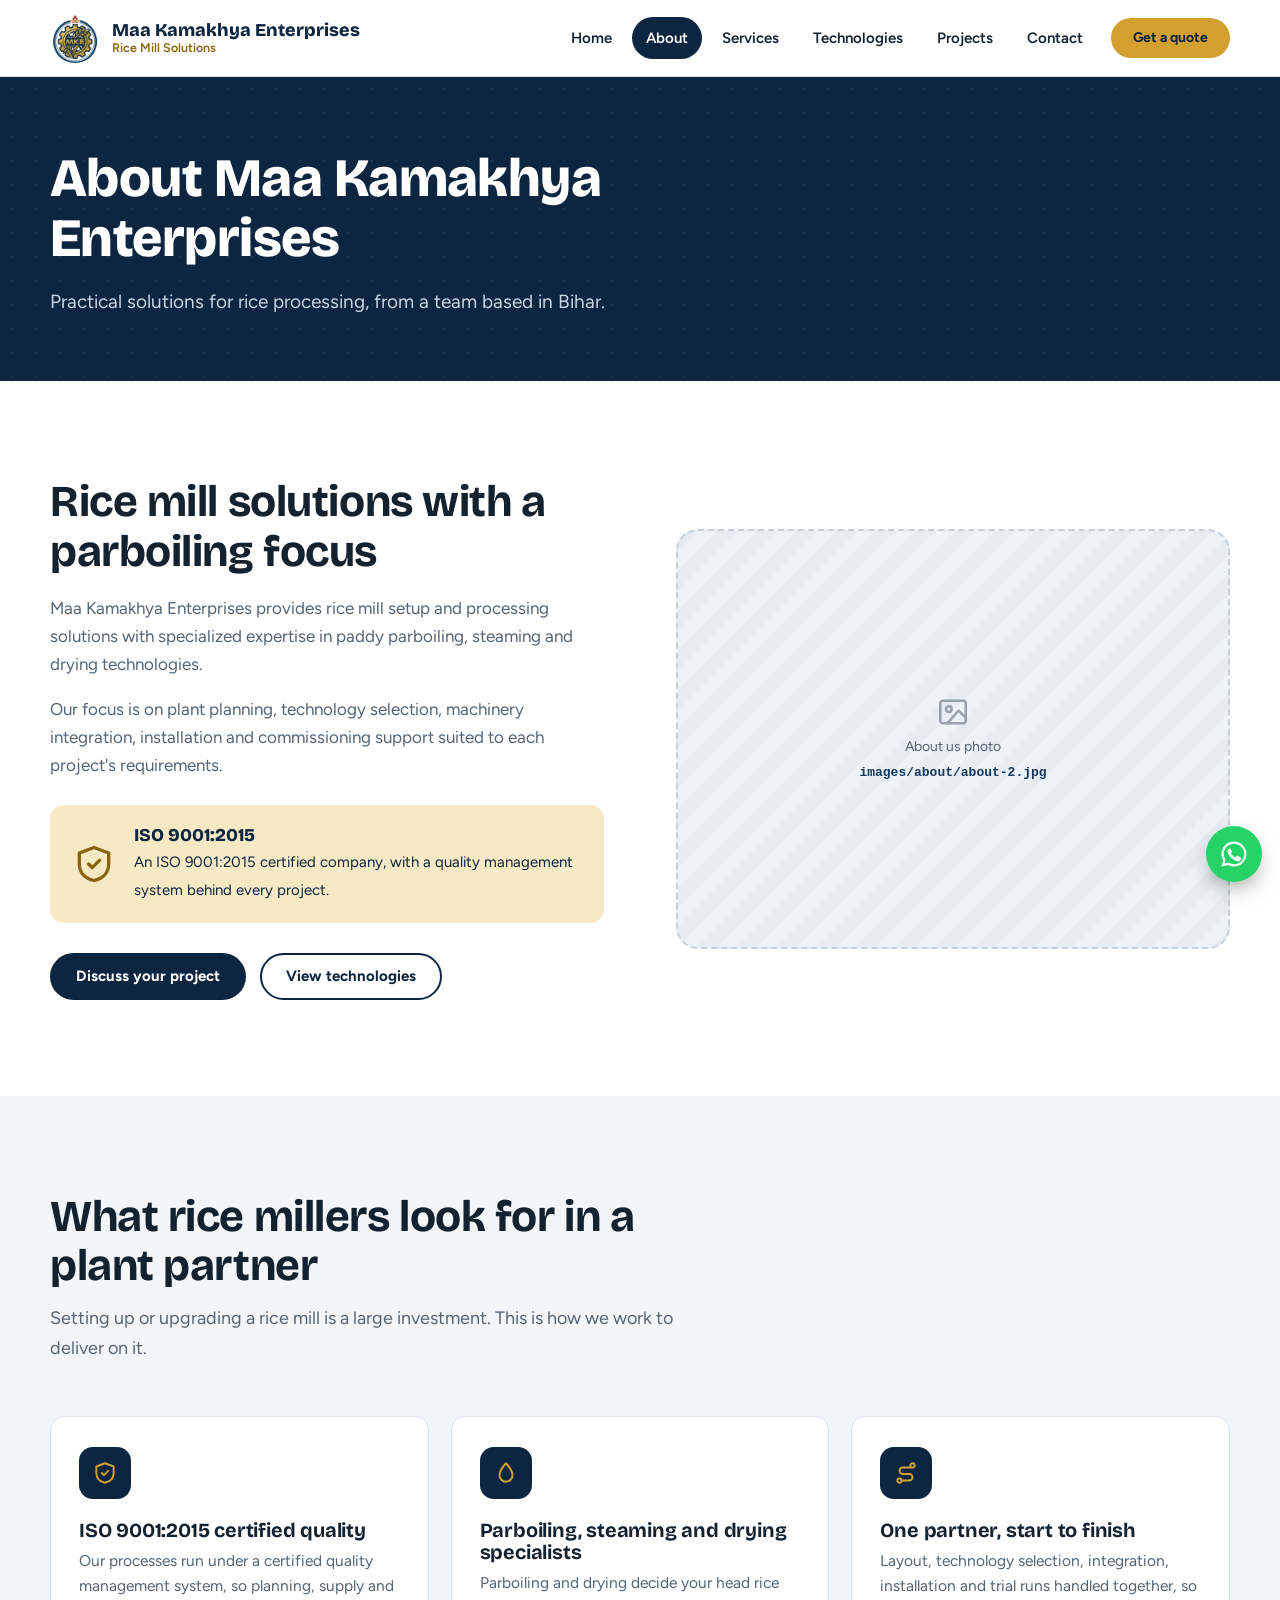
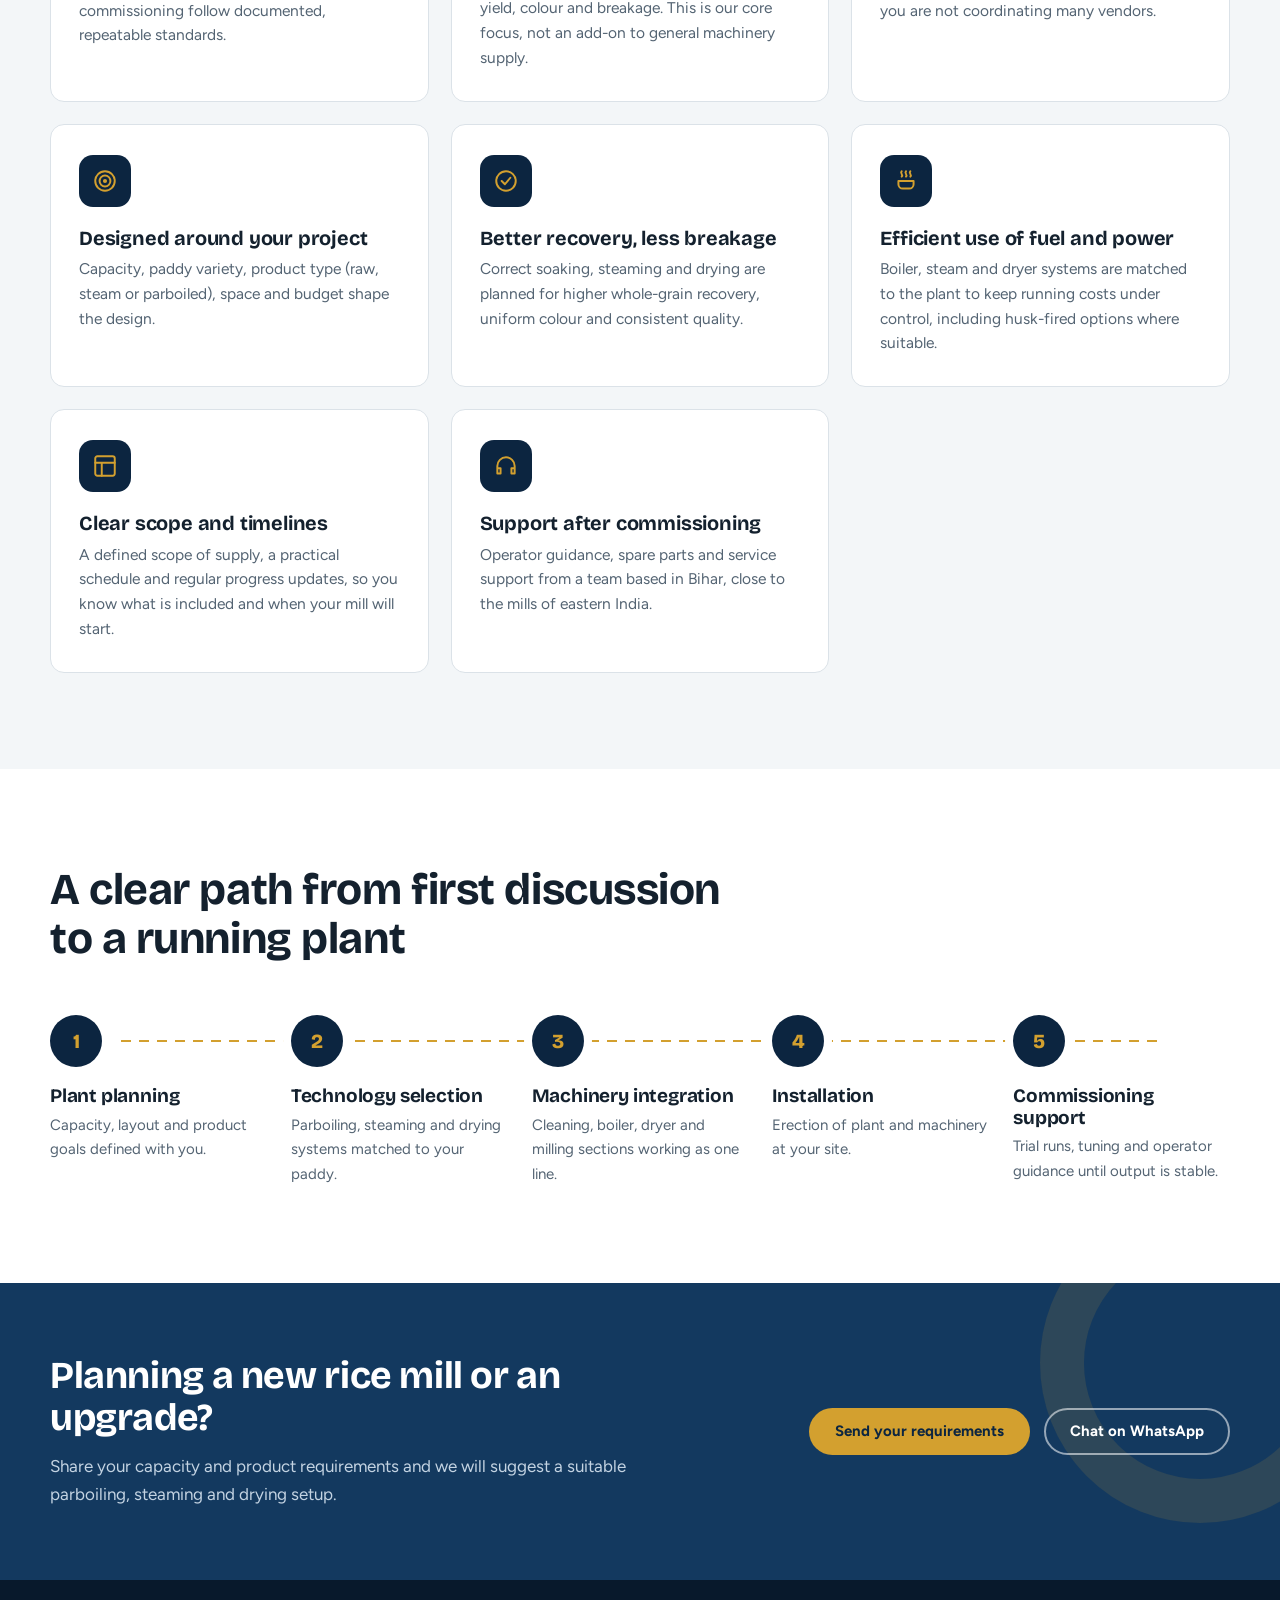
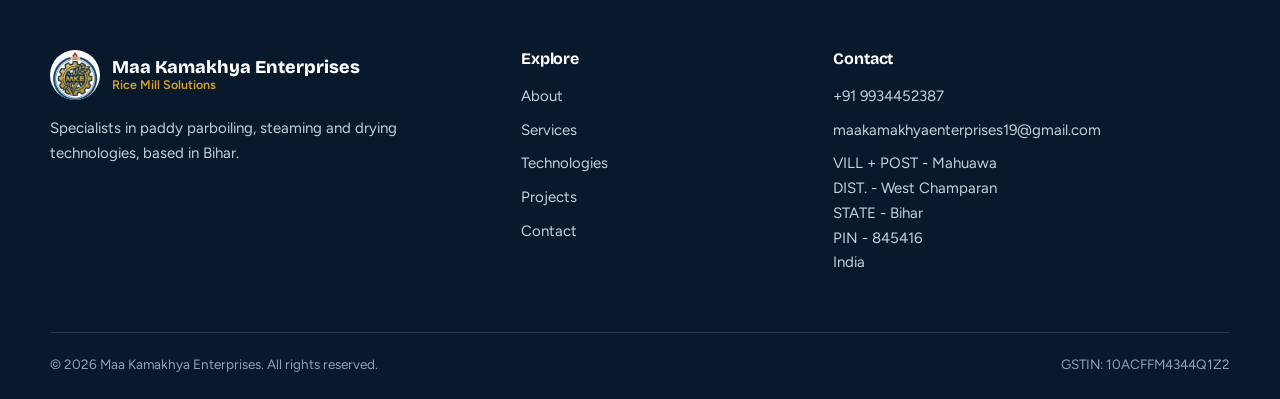
==== commit 146e1b5d: "Add files via upload" ====
--- a/about.html
+++ b/about.html
@@ -1,292 +1,102 @@
 <!doctype html>
 <html lang="en">
 <head>
-  <meta charset="utf-8">
+  <meta charset="UTF-8">
   <meta name="viewport" content="width=device-width, initial-scale=1">
-  <title>About | Maa Kamakhya Enterprises – ISO 9001:2015 Certified Rice Mill Solutions</title>
-  <meta name="description" content="Maa Kamakhya Enterprises is an ISO 9001:2015 certified company providing rice mill setup and processing solutions, specializing in paddy parboiling, steaming and drying technologies.">
+  <title>About | Maa Kamakhya Enterprises</title>
+  <meta name="description" content="ISO 9001:2015 certified rice mill solutions company in West Champaran, Bihar. Specialists in paddy parboiling, steaming and drying technologies.">
+  <meta name="theme-color" content="#0c2540">
+  <link rel="canonical" href="https://mdrive660-cmd.github.io/mkeglobal/about.html">
+  <meta property="og:type" content="website">
+  <meta property="og:site_name" content="Maa Kamakhya Enterprises">
   <meta property="og:title" content="About | Maa Kamakhya Enterprises">
-  <meta property="og:description" content="ISO 9001:2015 certified specialists in paddy parboiling, steaming and drying technologies for rice mills.">
-  <meta property="og:type" content="website">
-  <link rel="icon" type="image/png" href="images/logo/mke-logo.png">
+  <meta property="og:description" content="ISO 9001:2015 certified rice mill solutions company in West Champaran, Bihar. Specialists in paddy parboiling, steaming and drying technologies.">
+  <meta property="og:url" content="https://mdrive660-cmd.github.io/mkeglobal/about.html">
+  <meta property="og:image" content="https://mdrive660-cmd.github.io/mkeglobal/images/logo/mke-logo.png">
+  <meta name="twitter:card" content="summary">
+  <link rel="icon" type="image/png" href="images/logo/mke-mark.png">
+  <link rel="apple-touch-icon" href="images/logo/mke-mark.png">
+  <link rel="preconnect" href="https://fonts.googleapis.com">
+  <link rel="preconnect" href="https://fonts.gstatic.com" crossorigin>
+  <link href="https://fonts.googleapis.com/css2?family=Bricolage+Grotesque:opsz,wght@12..96,600;12..96,700;12..96,800&family=Figtree:wght@400;500;600;700&display=swap" rel="stylesheet">
   <link rel="stylesheet" href="css/style.css">
-  <style>
-    /* About page layout – scoped to .ab so it never clashes with css/style.css */
-    .ab {
-      --ab-ink: #17261b;
-      --ab-muted: #4d5d52;
-      --ab-green: #1f4d33;
-      --ab-green-2: #2f6b47;
-      --ab-sage: #e7eee6;
-      --ab-gold: #d8a935;
-      --ab-line: #d5ddd3;
-      --ab-bg: #fbfcfa;
-      color: var(--ab-ink);
-      background: var(--ab-bg);
-    }
-    .ab *, .ab *::before, .ab *::after { box-sizing: border-box; }
-    .ab-wrap { width: min(1160px, 100% - 2.5rem); margin-inline: auto; }
-    .ab h1, .ab h2, .ab h3 { line-height: 1.12; letter-spacing: -.02em; margin: 0; }
-    .ab p { margin: 0; }
-
-    /* Hero */
-    .ab-hero { padding: clamp(2.5rem, 7vw, 5.5rem) 0 clamp(2rem, 5vw, 4rem); }
-    .ab-hero-grid {
-      display: grid;
-      gap: clamp(2rem, 5vw, 4rem);
-      grid-template-columns: 1.25fr .75fr;
-      align-items: center;
-    }
-    .ab-hero h1 { font-size: clamp(2.2rem, 5.4vw, 4rem); margin: .6rem 0 1.25rem; }
-    .ab-hero h1 em { font-style: normal; color: var(--ab-green-2); }
-    .ab-lead { font-size: clamp(1.05rem, 1.6vw, 1.2rem); color: var(--ab-muted); max-width: 56ch; line-height: 1.65; }
-    .ab-lead + .ab-lead { margin-top: .9rem; }
-    .ab-actions { display: flex; flex-wrap: wrap; gap: .75rem; margin-top: 1.75rem; }
-    .ab-btn {
-      display: inline-block; padding: .8rem 1.4rem; border-radius: 10px; font-weight: 600;
-      text-decoration: none; border: 2px solid var(--ab-green); transition: background .2s, color .2s;
-    }
-    .ab-btn-primary { background: var(--ab-green); color: #fff; }
-    .ab-btn-primary:hover { background: var(--ab-green-2); border-color: var(--ab-green-2); }
-    .ab-btn-ghost { color: var(--ab-green); background: transparent; }
-    .ab-btn-ghost:hover { background: var(--ab-sage); }
-    .ab-btn:focus-visible, .ab a:focus-visible { outline: 3px solid var(--ab-gold); outline-offset: 3px; }
-
-    /* ISO certificate card */
-    .ab-iso {
-      background: var(--ab-green); color: #fff; border-radius: 22px;
-      padding: clamp(1.5rem, 3vw, 2.25rem); text-align: center;
-      box-shadow: 0 18px 40px -22px rgba(23, 38, 27, .6);
-      position: relative; overflow: hidden;
-    }
-    .ab-iso::after {
-      content: ""; position: absolute; inset: auto -40px -60px auto; width: 180px; height: 180px;
-      border-radius: 50%; border: 28px solid rgba(216, 169, 53, .18);
-    }
-    .ab-seal { width: 96px; height: 96px; margin: 0 auto 1rem; color: var(--ab-gold); }
-    .ab-iso strong { display: block; font-size: 1.6rem; letter-spacing: -.01em; }
-    .ab-iso span { display: block; margin-top: .35rem; color: #cfe0d3; font-size: .98rem; }
-    .ab-iso .ab-iso-tag {
-      display: inline-block; margin-top: 1.1rem; padding: .35rem .9rem; border-radius: 999px;
-      background: rgba(255,255,255,.12); color: #fff; font-size: .88rem; font-weight: 600;
-    }
-
-    /* Section heads */
-    .ab-section { padding: clamp(2.5rem, 6vw, 4.5rem) 0; }
-    .ab-head { max-width: 62ch; margin-bottom: clamp(1.5rem, 4vw, 2.5rem); }
-    .ab-head h2 { font-size: clamp(1.7rem, 3.4vw, 2.5rem); }
-    .ab-head p { margin-top: .8rem; color: var(--ab-muted); line-height: 1.65; }
-
-    /* Bento grid */
-    .ab-bento { display: grid; grid-template-columns: repeat(6, 1fr); gap: 1rem; }
-    .ab-tile {
-      grid-column: span 2; background: #fff; border: 1px solid var(--ab-line);
-      border-radius: 18px; padding: 1.5rem; display: flex; flex-direction: column; gap: .6rem;
-    }
-    .ab-tile h3 { font-size: 1.2rem; }
-    .ab-tile p { color: var(--ab-muted); line-height: 1.6; font-size: .98rem; }
-    .ab-tile.w3 { grid-column: span 3; }
-    .ab-tile.w6 { grid-column: span 6; flex-direction: row; align-items: center; justify-content: space-between; gap: 1.5rem; flex-wrap: wrap; }
-    .ab-tile.w6 > div { max-width: 62ch; }
-    .ab-tile.feature { background: var(--ab-green); border-color: var(--ab-green); }
-    .ab-tile.feature h3 { color: #fff; font-size: 1.45rem; }
-    .ab-tile.feature p { color: #cfe0d3; }
-    .ab-tile.soft { background: var(--ab-sage); border-color: var(--ab-sage); }
-    .ab-dot { width: 12px; height: 12px; border-radius: 50%; background: var(--ab-gold); }
-
-    /* Process strip – a true sequence, so numbered */
-    .ab-process { background: var(--ab-sage); }
-    .ab-steps { list-style: none; margin: 0; padding: 0; display: grid; grid-template-columns: repeat(5, 1fr); gap: 1rem; counter-reset: s; }
-    .ab-steps li { position: relative; padding-top: 3.2rem; counter-increment: s; }
-    .ab-steps li::before {
-      content: counter(s); position: absolute; top: 0; left: 0; width: 2.4rem; height: 2.4rem;
-      display: grid; place-items: center; border-radius: 50%; background: var(--ab-green); color: #fff; font-weight: 700;
-    }
-    .ab-steps li::after {
-      content: ""; position: absolute; top: 1.2rem; left: 2.8rem; right: .4rem; height: 2px; background: var(--ab-green-2); opacity: .35;
-    }
-    .ab-steps li:last-child::after { display: none; }
-    .ab-steps h3 { font-size: 1.05rem; margin-bottom: .3rem; }
-    .ab-steps p { color: var(--ab-muted); font-size: .94rem; line-height: 1.55; }
-
-    /* CTA band */
-    .ab-cta { padding: clamp(2.5rem, 6vw, 4.5rem) 0; }
-    .ab-cta-box {
-      background: var(--ab-green); color: #fff; border-radius: 24px;
-      padding: clamp(1.75rem, 5vw, 3.25rem); display: flex; flex-wrap: wrap; gap: 1.5rem;
-      align-items: center; justify-content: space-between;
-    }
-    .ab-cta-box h2 { font-size: clamp(1.5rem, 3vw, 2.2rem); max-width: 22ch; }
-    .ab-cta-box p { color: #cfe0d3; margin-top: .6rem; max-width: 48ch; line-height: 1.6; }
-    .ab-cta-box .ab-btn { background: var(--ab-gold); border-color: var(--ab-gold); color: #17261b; }
-    .ab-cta-box .ab-btn:hover { background: #e6bb55; border-color: #e6bb55; }
-
-    @media (max-width: 960px) {
-      .ab-hero-grid { grid-template-columns: 1fr; }
-      .ab-iso { max-width: 420px; }
-      .ab-bento { grid-template-columns: repeat(2, 1fr); }
-      .ab-tile, .ab-tile.w3 { grid-column: span 1; }
-      .ab-tile.w6 { grid-column: span 2; }
-      .ab-tile.feature { grid-column: span 2; }
-      .ab-steps { grid-template-columns: 1fr; gap: 1.5rem; }
-      .ab-steps li { padding: 0 0 0 3.4rem; min-height: 2.6rem; }
-      .ab-steps li::after { top: 2.6rem; bottom: -1.3rem; left: 1.15rem; right: auto; width: 2px; height: auto; }
-    }
-    @media (max-width: 600px) {
-      .ab-bento { grid-template-columns: 1fr; }
-      .ab-tile, .ab-tile.w3, .ab-tile.w6, .ab-tile.feature { grid-column: span 1; }
-    }
-  </style>
+  <script src="js/company-config.js"></script>
 </head>
 <body>
-  <a href="#main" class="skip-link">Skip to main content</a>
-  <header class="header">
-    <div class="wrap nav">
-      <a class="logo" href="index.html">
-        <img src="images/logo/mke-logo.png" alt="MKE Rice Mill Solutions logo">
-        <span>MKE<small>RICE MILL SOLUTIONS</small></span>
-      </a>
-      <button class="menu" type="button" aria-label="Open menu" aria-controls="nav-menu" aria-expanded="false">☰</button>
-      <nav id="nav-menu">
-        <a href="index.html">Home</a>
-        <a href="about.html" aria-current="page">About</a>
-        <a href="services.html">Services</a>
-        <a href="technologies.html">Technologies</a>
-        <a href="projects.html">Projects</a>
-        <a href="contact.html">Contact</a>
-      </nav>
+<a href="#main" class="skip-link">Skip to main content</a>
+<header class="header">
+  <div class="wrap bar">
+    <a class="brand" href="index.html" aria-label="Maa Kamakhya Enterprises, home">
+      <img src="images/logo/mke-mark.png" alt="" width="50" height="50">
+      <span class="brand-text"><strong>Maa Kamakhya Enterprises</strong><small>Rice Mill Solutions</small></span>
+    </a>
+    <button class="menu" type="button" aria-label="Open menu" aria-controls="site-nav" aria-expanded="false"><span></span><span></span><span></span></button>
+    <nav id="site-nav" class="site-nav" aria-label="Main"><a href="index.html">Home</a><a href="about.html" aria-current="page">About</a><a href="services.html">Services</a><a href="technologies.html">Technologies</a><a href="projects.html">Projects</a><a href="contact.html">Contact</a><a class="btn btn-gold nav-cta" href="contact.html">Get a quote</a></nav>
+  </div>
+</header>
+<main id="main">
+<section class="page-hero"><div class="wrap"><h1>About Maa Kamakhya Enterprises</h1><p>Practical solutions for rice processing, from a team based in Bihar.</p></div></section>
+<section class="section">
+  <div class="wrap split">
+    <div>
+      <h2>Rice mill solutions with a parboiling focus</h2>
+      <p>Maa Kamakhya Enterprises provides rice mill setup and processing solutions with specialized expertise in paddy parboiling, steaming and drying technologies.</p>
+      <p>Our focus is on plant planning, technology selection, machinery integration, installation and commissioning support suited to each project's requirements.</p>
+      <div class="iso"><svg viewBox="0 0 24 24" fill="none" stroke="currentColor" stroke-width="1.8" stroke-linecap="round" stroke-linejoin="round" aria-hidden="true" ><path d="M12 3l8 3v6c0 5-3.5 8-8 9-4.5-1-8-4-8-9V6z"/><path d="m9 12 2 2 4-4"/></svg><div><strong>ISO 9001:2015</strong><span>An ISO 9001:2015 certified company, with a quality management system behind every project.</span></div></div>
+      <div class="actions"><a class="btn btn-dark" href="contact.html">Discuss your project</a><a class="btn btn-line" href="technologies.html">View technologies</a></div>
     </div>
-  </header>
-
-  <main id="main" class="ab">
-    <!-- Hero -->
-    <section class="ab-hero">
-      <div class="ab-wrap ab-hero-grid">
-        <div>
-          <p class="eyebrow">About Maa Kamakhya Enterprises</p>
-          <h1>Practical solutions for <em>rice processing.</em></h1>
-          <p class="ab-lead">Maa Kamakhya Enterprises provides rice mill setup and processing solutions with specialized expertise in paddy parboiling, steaming and drying technologies.</p>
-          <p class="ab-lead">Our focus is on plant planning, technology selection, machinery integration, installation and commissioning support suited to each project's requirements.</p>
-          <div class="ab-actions">
-            <a class="ab-btn ab-btn-primary" href="contact.html">Discuss your project</a>
-            <a class="ab-btn ab-btn-ghost" href="technologies.html">View technologies</a>
-          </div>
-        </div>
-
-        <aside class="ab-iso" aria-label="Certification">
-          <svg class="ab-seal" viewBox="0 0 24 24" fill="none" stroke="currentColor" stroke-width="1.6" stroke-linecap="round" stroke-linejoin="round" aria-hidden="true"><path d="M12 2l2.4 2.1 3.2-.3 1 3 2.8 1.6-.9 3.1.9 3.1-2.8 1.6-1 3-3.2-.3L12 22l-2.4-2.1-3.2.3-1-3-2.8-1.6.9-3.1-.9-3.1 2.8-1.6 1-3 3.2.3z"/><path d="M8.5 12.2l2.5 2.5 4.5-4.9"/></svg>
-          <strong>ISO 9001:2015</strong>
-          <span>An ISO 9001:2015 Certified Company</span>
-          <span class="ab-iso-tag">Quality Management System</span>
-        </aside>
+    <div class="ph" data-img="images/about/about-2" data-alt="Maa Kamakhya Enterprises at work" role="img" aria-label="Maa Kamakhya Enterprises at work"><span><svg viewBox="0 0 24 24" fill="none" stroke="currentColor" stroke-width="1.8" stroke-linecap="round" stroke-linejoin="round" aria-hidden="true" ><rect x="3" y="4" width="18" height="16" rx="2"/><circle cx="9" cy="10" r="2"/><path d="m21 16-5-5-8 9"/></svg>About us photo<b>images/about/about-2.jpg</b></span></div>
+  </div>
+</section>
+<section class="section section-paper">
+  <div class="wrap">
+    <div class="section-head"><h2>What rice millers look for in a plant partner</h2><p>Setting up or upgrading a rice mill is a large investment. This is how we work to deliver on it.</p></div>
+    <div class="grid-3"><article class="card"><div class="icon"><svg viewBox="0 0 24 24" fill="none" stroke="currentColor" stroke-width="1.8" stroke-linecap="round" stroke-linejoin="round" aria-hidden="true" ><path d="M12 3l8 3v6c0 5-3.5 8-8 9-4.5-1-8-4-8-9V6z"/><path d="m9 12 2 2 4-4"/></svg></div><h3>ISO 9001:2015 certified quality</h3><p>Our processes run under a certified quality management system, so planning, supply and commissioning follow documented, repeatable standards.</p></article><article class="card"><div class="icon"><svg viewBox="0 0 24 24" fill="none" stroke="currentColor" stroke-width="1.8" stroke-linecap="round" stroke-linejoin="round" aria-hidden="true" ><path d="M12 3s6 6.5 6 11a6 6 0 0 1-12 0c0-4.5 6-11 6-11z"/></svg></div><h3>Parboiling, steaming and drying specialists</h3><p>Parboiling and drying decide your head rice yield, colour and breakage. This is our core focus, not an add-on to general machinery supply.</p></article><article class="card"><div class="icon"><svg viewBox="0 0 24 24" fill="none" stroke="currentColor" stroke-width="1.8" stroke-linecap="round" stroke-linejoin="round" aria-hidden="true" ><circle cx="6" cy="19" r="2"/><circle cx="18" cy="5" r="2"/><path d="M8 19h7a3 3 0 0 0 0-6H9a3 3 0 0 1 0-6h7"/></svg></div><h3>One partner, start to finish</h3><p>Layout, technology selection, integration, installation and trial runs handled together, so you are not coordinating many vendors.</p></article><article class="card"><div class="icon"><svg viewBox="0 0 24 24" fill="none" stroke="currentColor" stroke-width="1.8" stroke-linecap="round" stroke-linejoin="round" aria-hidden="true" ><circle cx="12" cy="12" r="9"/><circle cx="12" cy="12" r="5"/><circle cx="12" cy="12" r="1"/></svg></div><h3>Designed around your project</h3><p>Capacity, paddy variety, product type (raw, steam or parboiled), space and budget shape the design.</p></article><article class="card"><div class="icon"><svg viewBox="0 0 24 24" fill="none" stroke="currentColor" stroke-width="1.8" stroke-linecap="round" stroke-linejoin="round" aria-hidden="true" ><circle cx="12" cy="12" r="9"/><path d="m8 12 3 3 5-6"/></svg></div><h3>Better recovery, less breakage</h3><p>Correct soaking, steaming and drying are planned for higher whole-grain recovery, uniform colour and consistent quality.</p></article><article class="card"><div class="icon"><svg viewBox="0 0 24 24" fill="none" stroke="currentColor" stroke-width="1.8" stroke-linecap="round" stroke-linejoin="round" aria-hidden="true" ><path d="M8 3c-2 2 2 3 0 5M12 3c-2 2 2 3 0 5M16 3c-2 2 2 3 0 5"/><path d="M5 12h14v3a4 4 0 0 1-4 4H9a4 4 0 0 1-4-4z"/></svg></div><h3>Efficient use of fuel and power</h3><p>Boiler, steam and dryer systems are matched to the plant to keep running costs under control, including husk-fired options where suitable.</p></article><article class="card"><div class="icon"><svg viewBox="0 0 24 24" fill="none" stroke="currentColor" stroke-width="1.8" stroke-linecap="round" stroke-linejoin="round" aria-hidden="true" ><rect x="3" y="3" width="18" height="18" rx="2"/><path d="M3 9h18M9 21V9"/></svg></div><h3>Clear scope and timelines</h3><p>A defined scope of supply, a practical schedule and regular progress updates, so you know what is included and when your mill will start.</p></article><article class="card"><div class="icon"><svg viewBox="0 0 24 24" fill="none" stroke="currentColor" stroke-width="1.8" stroke-linecap="round" stroke-linejoin="round" aria-hidden="true" ><path d="M4 14v-2a8 8 0 0 1 16 0v2M4 14h3v5H4zM17 14h3v5h-3z"/></svg></div><h3>Support after commissioning</h3><p>Operator guidance, spare parts and service support from a team based in Bihar, close to the mills of eastern India.</p></article></div>
+  </div>
+</section>
+<section class="section">
+  <div class="wrap">
+    <div class="section-head"><h2>A clear path from first discussion to a running plant</h2></div>
+    <ol class="steps" style="--n:5"><li><h3>Plant planning</h3><p>Capacity, layout and product goals defined with you.</p></li><li><h3>Technology selection</h3><p>Parboiling, steaming and drying systems matched to your paddy.</p></li><li><h3>Machinery integration</h3><p>Cleaning, boiler, dryer and milling sections working as one line.</p></li><li><h3>Installation</h3><p>Erection of plant and machinery at your site.</p></li><li><h3>Commissioning support</h3><p>Trial runs, tuning and operator guidance until output is stable.</p></li></ol>
+  </div>
+</section>
+<section class="cta">
+  <div class="wrap cta-inner">
+    <div><h2>Planning a new rice mill or an upgrade?</h2><p>Share your capacity and product requirements and we will suggest a suitable parboiling, steaming and drying setup.</p></div>
+    <div class="actions" style="margin:0">
+      <a class="btn btn-gold" href="contact.html">Send your requirements</a>
+      <a class="btn btn-ghost" href="https://wa.me/919934452387?text=Hello%20Maa%20Kamakhya%20Enterprises%2C%20I%20would%20like%20to%20discuss%20a%20rice%20mill%20project." data-company-href="wa" target="_blank" rel="noopener noreferrer">Chat on WhatsApp</a>
+    </div>
+  </div>
+</section>
+</main>
+<footer class="footer">
+  <div class="wrap footer-grid">
+    <div>
+      <div class="brand">
+        <img src="images/logo/mke-mark.png" alt="" width="50" height="50">
+        <span class="brand-text"><strong data-company="name">Maa Kamakhya Enterprises</strong><small>Rice Mill Solutions</small></span>
       </div>
-    </section>
-
-    <!-- Why choose us -->
-    <section class="ab-section" aria-labelledby="why-title">
-      <div class="ab-wrap">
-        <div class="ab-head">
-          <h2 id="why-title">Why you should choose us</h2>
-          <p>Setting up or upgrading a rice mill is a large investment. These are the things rice millers look for in a plant partner, and how we work to deliver them.</p>
-        </div>
-
-        <div class="ab-bento">
-          <article class="ab-tile w3 feature">
-            <span class="ab-dot" aria-hidden="true"></span>
-            <h3>ISO 9001:2015 certified quality</h3>
-            <p>Our processes run under a certified quality management system, so planning, supply and commissioning follow documented, repeatable standards.</p>
-          </article>
-          <article class="ab-tile w3 soft">
-            <h3>Parboiling, steaming and drying specialists</h3>
-            <p>Parboiling and drying decide your head rice yield, colour and breakage. This is our core focus, not an add-on to general machinery supply.</p>
-          </article>
-          <article class="ab-tile">
-            <h3>One partner, start to finish</h3>
-            <p>Layout, technology selection, integration, installation and trial runs handled together, so you are not coordinating many vendors.</p>
-          </article>
-          <article class="ab-tile">
-            <h3>Designed around your project</h3>
-            <p>Capacity, paddy variety, product type (raw, steam or parboiled), space and budget shape the design. No one-size-fits-all package.</p>
-          </article>
-          <article class="ab-tile">
-            <h3>Better recovery, less breakage</h3>
-            <p>Correct soaking, steaming and drying are planned for higher whole-grain recovery, uniform colour and consistent quality.</p>
-          </article>
-          <article class="ab-tile w3">
-            <h3>Efficient use of fuel and power</h3>
-            <p>Boiler, steam and dryer systems are matched to the plant to keep running costs under control, including husk-fired options where suitable.</p>
-          </article>
-          <article class="ab-tile w3">
-            <h3>Clear scope and timelines</h3>
-            <p>A defined scope of supply, a practical schedule and regular progress updates, so you know what is included and when your mill will start.</p>
-          </article>
-          <article class="ab-tile w6 soft">
-            <div>
-              <h3>Support after commissioning</h3>
-              <p>Operator guidance, spare parts and service support from a team based in Bihar, close to the mills of eastern India.</p>
-            </div>
-            <a class="ab-btn ab-btn-primary" href="contact.html">Talk to our team</a>
-          </article>
-        </div>
-      </div>
-    </section>
-
-    <!-- Process -->
-    <section class="ab-section ab-process" aria-labelledby="process-title">
-      <div class="ab-wrap">
-        <div class="ab-head">
-          <h2 id="process-title">How a project runs</h2>
-          <p>A clear path from first discussion to a running plant.</p>
-        </div>
-        <ol class="ab-steps">
-          <li><h3>Plant planning</h3><p>Capacity, layout and product goals defined with you.</p></li>
-          <li><h3>Technology selection</h3><p>Parboiling, steaming and drying systems matched to your paddy.</p></li>
-          <li><h3>Machinery integration</h3><p>Cleaning, boiler, dryer and milling sections working as one line.</p></li>
-          <li><h3>Installation</h3><p>Erection of plant and machinery at your site.</p></li>
-          <li><h3>Commissioning support</h3><p>Trial runs, tuning and operator guidance until output is stable.</p></li>
-        </ol>
-      </div>
-    </section>
-
-    <!-- CTA -->
-    <section class="ab-cta">
-      <div class="ab-wrap">
-        <div class="ab-cta-box">
-          <div>
-            <h2>Planning a new rice mill or an upgrade?</h2>
-            <p>Share your capacity and product requirements and we will suggest a suitable parboiling, steaming and drying setup.</p>
-          </div>
-          <a class="ab-btn" href="contact.html">Contact us</a>
-        </div>
-      </div>
-    </section>
-  </main>
-
-  <footer>
-    <div class="wrap footer-grid">
-      <div>
-        <div class="footer-logo">MKE<small>RICE MILL SOLUTIONS</small></div>
-        <p>Specialists in Paddy Parboiling, Steaming & Drying Technologies.</p>
-        <p>An ISO 9001:2015 Certified Company</p>
-      </div>
-      <div>
-        <h4>Quick links</h4>
-        <a href="about.html">About</a>
-        <a href="services.html">Services</a>
-        <a href="technologies.html">Technologies</a>
-        <a href="projects.html">Projects</a>
-      </div>
-      <div>
-        <h4>Contact</h4>
-        <a href="tel:+919934452387" data-company="phone">+91 9934452387</a>
-        <a href="mailto:maakamaakhyaenterprises19@gmail.com" data-company="email">maakamaakhyaenterprises19@gmail.com</a>
-        <p>VILL+ POST- Mahuawa,<br>DIST.: West Champaran,<br>STATE: BIHAR,<br>PIN: 845416, India</p>
-      </div>
+      <p>Specialists in paddy parboiling, steaming and drying technologies, based in Bihar.</p>
     </div>
-    <div class="wrap bottom">
-      <p>© <span data-company="year">2026</span> Maa Kamakhya Enterprises. All Rights Reserved. <span>GSTIN: <span data-company="gstin">10ACFFM4344Q1Z2</span></span></p>
+    <div>
+      <h4>Explore</h4>
+      <a href="about.html">About</a><a href="services.html">Services</a><a href="technologies.html">Technologies</a><a href="projects.html">Projects</a><a href="contact.html">Contact</a>
     </div>
-  </footer>
-  <script src="js/script.js"></script>
+    <div>
+      <h4>Contact</h4>
+      <a href="tel:+919934452387" data-company-href="tel"><span data-company="phone">+91 9934452387</span></a>
+      <a href="mailto:maakamakhyaenterprises19@gmail.com" data-company-href="mailto"><span data-company="email">maakamakhyaenterprises19@gmail.com</span></a>
+      <address data-company="address">VILL + POST - Mahuawa<br>DIST. - West Champaran<br>STATE - Bihar<br>PIN - 845416<br>India</address>
+    </div>
+  </div>
+  <div class="wrap bottom">
+    <span>&copy; <span data-company="year">2026</span> Maa Kamakhya Enterprises. All rights reserved.</span>
+    <span>GSTIN: <span data-company="gstin">10ACFFM4344Q1Z2</span></span>
+  </div>
+</footer>
+<div class="floating"><a aria-label="Chat on WhatsApp" href="https://wa.me/919934452387?text=Hello%20Maa%20Kamakhya%20Enterprises%2C%20I%20would%20like%20to%20discuss%20a%20rice%20mill%20project." data-company-href="wa" data-text="Hello Maa Kamakhya Enterprises, I would like to discuss a rice mill project." target="_blank" rel="noopener noreferrer">
+  <svg viewBox="0 0 24 24" fill="currentColor" aria-hidden="true"><path d="M12 2a10 10 0 0 0-8.6 15.1L2 22l5-1.3A10 10 0 1 0 12 2zm0 18.2a8.2 8.2 0 0 1-4.2-1.2l-.3-.2-3 .8.8-2.9-.2-.3A8.2 8.2 0 1 1 12 20.2zm4.5-6.1c-.2-.1-1.5-.7-1.7-.8s-.4-.1-.6.1-.7.8-.8 1-.3.2-.5.1a6.700 6.700 0 0 1-3.300-2.900c-.2-.4.2-.4.700-1.300.1-.1 0-.3 0-.4l-.8-1.800c-.2-.5-.4-.4-.6-.4h-.5a1 1 0 0 0-.7.3 3 3 0 0 0-.9 2.200 5.300 5.300 0 0 0 1.100 2.800 12 12 0 0 0 4.600 4c1.700.7 2.400.8 3.200.7a2.700 2.700 0 0 0 1.800-1.300 2.200 2.200 0 0 0 .2-1.300c-.1-.1-.3-.2-.5-.3z"/></svg></a></div>
+<script src="js/script.js"></script>
 </body>
 </html>
--- a/css/style.css
+++ b/css/style.css
@@ -1 +1,402 @@
-:root{--navy:#0b1e2d;--blue:#12364a;--gold:#d6a63d;--cream:#f7f5ef;--ink:#17232c;--muted:#65717a;--line:#dfe4e5}*{box-sizing:border-box}html{scroll-behavior:smooth}body{margin:0;color:var(--ink);font:16px/1.65 Inter,Arial,sans-serif}a{text-decoration:none;color:inherit}.wrap{width:min(1160px,calc(100% - 40px));margin:auto}.header{position:sticky;top:0;z-index:5;background:#fff;border-bottom:1px solid var(--line)}.nav{height:78px;display:flex;align-items:center;justify-content:space-between}.logo{display:flex;align-items:center;color:var(--navy);font:bold 22px Poppins,Arial}.logo img{max-width:150px;max-height:62px;margin-right:8px}.logo small,.footer-logo small{display:block;color:var(--gold);font:700 8px Inter;letter-spacing:2px}.nav nav{display:flex;gap:24px;text-transform:uppercase;font-size:11px;font-weight:700}.nav nav a:hover{color:#a67413}.menu{display:none;border:0;background:none;font-size:24px}.hero{min-height:600px;padding:130px 0;color:#fff;background:linear-gradient(90deg,#091c2df2,#091c2d9a),url('../images/hero/hero.jpg') center/cover,var(--navy)}.eyebrow{color:var(--gold);font-size:11px;font-weight:800;letter-spacing:2px;text-transform:uppercase}.hero h1,h2{font:800 clamp(34px,6vw,72px)/1.1 Poppins,Arial;margin:15px 0 20px;text-transform:uppercase}.hero em,h2 em{color:var(--gold);font-style:normal}.hero .lead{font-size:20px;max-width:580px}.hero p:not(.eyebrow){max-width:620px;color:#dce4e7}.actions{display:flex;gap:14px;flex-wrap:wrap;margin-top:28px}.button{display:inline-block;padding:14px 20px;text-transform:uppercase;font-size:11px;font-weight:800;letter-spacing:1px}.gold{background:var(--gold);color:var(--navy)}.outline{border:1px solid #fff;color:#fff}.capabilities{background:var(--gold)}.caps{display:grid;grid-template-columns:repeat(4,1fr)}.caps article{padding:25px 20px;border-right:1px solid #0b1e2d33}.caps b,.cards b,.services b{color:var(--gold)}.caps h3{font:700 16px Poppins;margin:8px 0}.caps p{font-size:12px;margin:0}.section{padding:95px 0}.split{display:grid;grid-template-columns:1fr 1fr;gap:80px;align-items:center}.placeholder,.placeholder{min-height:370px;display:grid;place-items:center;text-align:center;background:linear-gradient(135deg,#d9e0df,#edf0ed);color:#526367;font-size:13px}.placeholder small{font-size:10px}.link{display:inline-block;color:#996d16;font-weight:800;font-size:12px;text-transform:uppercase;letter-spacing:1px}.dark{background:var(--navy);color:white}.cards{display:grid;grid-template-columns:repeat(3,1fr);gap:20px}.cards article{background:#102d3e;padding:14px}.cards .placeholder{min-height:180px}.cards article h3{font:700 21px Poppins;margin:8px 0}.cards article p{color:#b8c5c9;font-size:13px}.services{display:grid;grid-template-columns:repeat(4,1fr);gap:16px}.services a{border:1px solid var(--line);padding:24px;min-height:200px;transition:.2s}.services a:hover{border-color:var(--gold);transform:translateY(-4px)}.services h3{font:700 17px Poppins}.services p{font-size:13px;color:var(--muted)}.center{text-align:center}.process{background:var(--cream);padding:80px 0}.timeline{display:flex;flex-wrap:wrap;justify-content:center}.timeline span{background:#fff;border:1px solid var(--line);padding:12px 14px;font-size:11px;font-weight:700}.timeline span:not(:last-child)::after{content:'→';color:var(--gold);margin-left:14px}.cta{background:var(--blue);color:#fff;padding:65px 0}.cta-inner{display:flex;align-items:center;justify-content:space-between}.cta h2{font-size:44px;margin:0}footer{background:#071f1f;color:#ccd6d9;padding:55px 0 18px}.footer-grid{display:grid;grid-template-columns:2fr 1fr 2fr;gap:45px}.footer-logo{font:800 25px Poppins;color:#fff}.footer-grid a,.footer-grid p{display:block;color:#aab9bd;font-size:13px}.footer-grid h4{color:var(--gold);font-size:11px;text-transform:uppercase}.bottom{border-top:1px solid #ffffff1c;margin-top:40px;padding-top:16px;color:#829398;font-size:11px;display:flex;justify-content:space-between}.floating{position:fixed;right:18px;bottom:18px;display:flex;gap:8px}.floating a{width:42px;height:42px;border-radius:50%;display:grid;place-items:center}.floating a:nth-child(1){background:#25d366;color:#fff}.floating a:nth-child(2){background:#0084ff;color:#fff}@media(max-width:800px){.wrap{width:min(100% - 30px,600px)}.menu{display:block}.nav nav{display:none;position:absolute;top:78px;left:0;right:0;padding:15px;background:#fff;flex-direction:column}.nav nav.open{display:flex}.caps{grid-template-columns:repeat(2,1fr)}.split,.cards{grid-template-columns:1fr;gap:35px}.services{grid-template-columns:1fr 1fr}.cta-inner{display:block}.cta .button{margin-top:20px}.footer-grid{grid-template-columns:1fr 1fr}.footer-grid>div:first-child{grid-column:1/-1}}@media(max-width:480px){.hero{padding:90px 0}.hero h1{font-size:43px}.services{grid-template-columns:1fr}.timeline{display:block}.timeline span{display:block}.timeline span:not(:last-child)::after{content:'↓';display:block;margin:3px}.bottom{display:block}.bottom span{display:block;margin-top:8px}.footer-grid{grid-template-columns:1fr}.footer-grid>div:first-child{grid-column:auto}}+/* ==========================================================================
+   Maa Kamakhya Enterprises - site styles
+   Palette is taken from the logo: deep navy ring, gold gear, flame red.
+   ========================================================================== */
+
+:root {
+  --navy: #0c2540;
+  --navy-2: #13395f;
+  --blue: #1d5a8e;
+  --gold: #d3a02f;
+  --gold-deep: #8a6310;
+  --gold-soft: #f6e9c4;
+  --flame: #d8452c;
+  --paper: #f3f6f8;
+  --white: #ffffff;
+  --ink: #14212e;
+  --muted: #546473;
+  --line: #dbe2e8;
+
+  --font-head: "Bricolage Grotesque", "Segoe UI", Arial, sans-serif;
+  --font-body: "Figtree", "Segoe UI", Arial, sans-serif;
+
+  --r-sm: 8px;
+  --r-md: 14px;
+  --r-lg: 22px;
+  --shadow: 0 18px 40px -22px rgba(12, 37, 64, .45);
+}
+
+*, *::before, *::after { box-sizing: border-box; }
+html { scroll-behavior: smooth; scroll-padding-top: 90px; }
+body {
+  margin: 0;
+  color: var(--ink);
+  background: var(--white);
+  font: 400 17px/1.65 var(--font-body);
+  -webkit-font-smoothing: antialiased;
+}
+img, svg { max-width: 100%; display: block; }
+a { color: inherit; text-decoration: none; }
+h1, h2, h3, h4 { font-family: var(--font-head); line-height: 1.12; margin: 0; letter-spacing: -.01em; }
+h1 { font-size: clamp(36px, 5.4vw, 64px); font-weight: 800; }
+h2 { font-size: clamp(28px, 3.6vw, 44px); font-weight: 700; }
+h3 { font-size: 21px; font-weight: 700; }
+p { margin: 0 0 1em; }
+ul, ol { margin: 0; padding: 0; list-style: none; }
+
+:focus-visible { outline: 3px solid var(--gold); outline-offset: 3px; border-radius: 4px; }
+
+.wrap { width: min(1180px, calc(100% - 40px)); margin-inline: auto; }
+.skip-link {
+  position: absolute; left: -9999px; top: 0; z-index: 100;
+  background: var(--navy); color: #fff; padding: 12px 18px; border-radius: 0 0 10px 10px;
+}
+.skip-link:focus { left: 16px; }
+
+/* ---------- Buttons ---------- */
+.btn {
+  display: inline-flex; align-items: center; justify-content: center; gap: 8px;
+  padding: 14px 24px; border-radius: 999px; border: 2px solid transparent;
+  font: 700 15px/1 var(--font-body); cursor: pointer;
+  transition: transform .18s ease, background .18s ease, color .18s ease, border-color .18s ease;
+}
+.btn:hover { transform: translateY(-2px); }
+.btn-gold { background: var(--gold); color: var(--navy); }
+.btn-gold:hover { background: #e0b244; }
+.btn-ghost { border-color: rgba(255, 255, 255, .55); color: #fff; }
+.btn-ghost:hover { border-color: #fff; background: rgba(255, 255, 255, .08); }
+.btn-dark { background: var(--navy); color: #fff; }
+.btn-dark:hover { background: var(--navy-2); }
+.btn-line { border-color: var(--navy); color: var(--navy); }
+.btn-line:hover { background: var(--navy); color: #fff; }
+.btn svg { width: 18px; height: 18px; }
+
+/* ---------- Header ---------- */
+.header {
+  position: sticky; top: 0; z-index: 50;
+  background: rgba(255, 255, 255, .92);
+  -webkit-backdrop-filter: blur(12px); backdrop-filter: blur(12px);
+  border-bottom: 1px solid var(--line);
+  transition: box-shadow .2s ease;
+}
+.header.scrolled { box-shadow: 0 10px 30px -20px rgba(12, 37, 64, .5); }
+.bar { display: flex; align-items: center; justify-content: space-between; height: 76px; gap: 16px; }
+.brand { display: flex; align-items: center; gap: 12px; min-width: 0; }
+.brand img { width: 50px; height: 50px; border-radius: 50%; background: #fff; flex: none; }
+.brand-text { display: flex; flex-direction: column; line-height: 1.15; min-width: 0; }
+.brand-text strong { font: 800 18px/1.1 var(--font-head); color: var(--navy); white-space: nowrap; }
+.brand-text small { font-size: 12.5px; color: var(--gold-deep); font-weight: 600; }
+
+.site-nav { display: flex; align-items: center; gap: 6px; }
+.site-nav a:not(.btn) {
+  padding: 9px 14px; border-radius: 999px; font-weight: 600; font-size: 15px; color: var(--ink);
+  transition: background .15s ease, color .15s ease;
+}
+.site-nav a:not(.btn):hover { background: var(--paper); }
+.site-nav a[aria-current="page"] { background: var(--navy); color: #fff; }
+.site-nav .nav-cta { margin-left: 8px; padding: 11px 20px; font-size: 14px; }
+
+.menu {
+  display: none; width: 46px; height: 46px; border: 1px solid var(--line); background: #fff;
+  border-radius: 12px; cursor: pointer; padding: 0; position: relative;
+}
+.menu span {
+  position: absolute; left: 12px; right: 12px; height: 2px; background: var(--navy);
+  border-radius: 2px; transition: transform .2s ease, opacity .2s ease;
+}
+.menu span:nth-child(1) { top: 15px; }
+.menu span:nth-child(2) { top: 22px; }
+.menu span:nth-child(3) { top: 29px; }
+.menu[aria-expanded="true"] span:nth-child(1) { transform: translateY(7px) rotate(45deg); }
+.menu[aria-expanded="true"] span:nth-child(2) { opacity: 0; }
+.menu[aria-expanded="true"] span:nth-child(3) { transform: translateY(-7px) rotate(-45deg); }
+
+/* ---------- Image placeholders (see README for file names) ---------- */
+.ph {
+  position: relative; overflow: hidden; display: grid; place-items: center; text-align: center;
+  min-height: 260px; border-radius: var(--r-md); color: var(--muted); font-size: 14px; padding: 20px;
+  background: repeating-linear-gradient(135deg, #e6ecf1 0 14px, #edf2f6 14px 28px);
+  border: 2px dashed #c3cfda;
+}
+.ph b { display: block; margin-top: 6px; font: 600 13px/1.4 ui-monospace, Menlo, Consolas, monospace; color: var(--navy-2); word-break: break-all; }
+.ph svg { width: 34px; height: 34px; margin: 0 auto 6px; opacity: .55; }
+.ph.has-img { border: 0; background: var(--navy); }
+.ph.has-img > :not(img):not(.keep) { display: none; }
+.ph img { position: absolute; inset: 0; width: 100%; height: 100%; object-fit: cover; }
+.ph-dark { background: repeating-linear-gradient(135deg, #12365a 0 14px, #163e66 14px 28px); border-color: #3a5f86; color: #b9cadb; }
+.ph-dark b { color: var(--gold); }
+
+/* ---------- Hero ---------- */
+.hero {
+  position: relative; color: #fff; overflow: hidden;
+  background: var(--navy);
+  background-image: radial-gradient(rgba(255, 255, 255, .06) 1.3px, transparent 1.3px);
+  background-size: 24px 24px;
+  padding: 84px 0 150px;
+}
+.hero-grid { display: grid; grid-template-columns: 1.08fr .92fr; gap: 56px; align-items: center; }
+.hero h1 { margin-bottom: 22px; }
+.hero .lead { font-size: 20px; color: #d3dee9; max-width: 560px; }
+.actions { display: flex; flex-wrap: wrap; gap: 14px; margin-top: 30px; }
+
+.stages { display: flex; align-items: center; gap: 0; margin-top: 44px; flex-wrap: wrap; row-gap: 12px; }
+.stages a {
+  display: inline-flex; align-items: center; gap: 10px; padding: 10px 18px 10px 12px;
+  border: 1px solid rgba(255, 255, 255, .22); border-radius: 999px; font-weight: 600; font-size: 15px;
+  transition: border-color .15s ease, background .15s ease;
+}
+.stages a:hover { border-color: var(--gold); background: rgba(211, 160, 47, .12); }
+.stages a svg { width: 26px; height: 26px; padding: 5px; border-radius: 50%; background: var(--gold); color: var(--navy); }
+.stages i { width: 26px; height: 2px; background: linear-gradient(90deg, var(--gold), rgba(211, 160, 47, .25)); }
+
+.hero-media { position: relative; }
+.hero-media .ph { min-height: 470px; border-radius: var(--r-lg); box-shadow: 0 40px 70px -30px rgba(0, 0, 0, .7); }
+.badge {
+  position: absolute; left: -22px; bottom: 34px; z-index: 3; display: flex; align-items: center; gap: 12px;
+  background: #fff; color: var(--navy); padding: 14px 20px 14px 14px; border-radius: var(--r-md); box-shadow: var(--shadow);
+}
+.badge svg { width: 38px; height: 38px; padding: 8px; border-radius: 50%; background: var(--gold-soft); color: var(--gold-deep); flex: none; }
+.badge strong { display: block; font: 800 16px/1.2 var(--font-head); }
+.badge span { font-size: 13px; color: var(--muted); }
+
+/* Steam: the single decorative motion on the site. Rises slowly over the hero photo. */
+.steam { position: absolute; inset: 0; z-index: 2; pointer-events: none; overflow: hidden; border-radius: var(--r-lg); }
+.steam span {
+  position: absolute; bottom: -60px; width: 120px; height: 120px; border-radius: 50%;
+  background: radial-gradient(circle, rgba(255, 255, 255, .5), rgba(255, 255, 255, 0) 68%);
+  filter: blur(7px); opacity: 0; animation: rise 9s ease-in infinite;
+}
+.steam span:nth-child(1) { left: 12%; animation-delay: 0s; }
+.steam span:nth-child(2) { left: 34%; animation-delay: 2.4s; width: 150px; height: 150px; }
+.steam span:nth-child(3) { left: 58%; animation-delay: 4.6s; }
+.steam span:nth-child(4) { left: 76%; animation-delay: 1.4s; width: 100px; height: 100px; }
+.steam span:nth-child(5) { left: 46%; animation-delay: 6.2s; width: 90px; height: 90px; }
+@keyframes rise {
+  0% { transform: translateY(0) scale(.7); opacity: 0; }
+  18% { opacity: .75; }
+  100% { transform: translateY(-520px) translateX(24px) scale(1.7); opacity: 0; }
+}
+
+/* Hero entrance: one orchestrated moment on load */
+.hero-copy > * { animation: enter .7s cubic-bezier(.2, .7, .2, 1) both; }
+.hero-copy > *:nth-child(2) { animation-delay: .08s; }
+.hero-copy > *:nth-child(3) { animation-delay: .16s; }
+.hero-copy > *:nth-child(4) { animation-delay: .24s; }
+.hero-copy > *:nth-child(5) { animation-delay: .32s; }
+@keyframes enter { from { opacity: 0; transform: translateY(18px); } to { opacity: 1; transform: none; } }
+
+/* ---------- Trust strip (overlaps hero) ---------- */
+.strip { position: relative; z-index: 5; margin-top: -78px; }
+.strip-grid {
+  display: grid; grid-template-columns: repeat(4, 1fr); background: #fff; border-radius: var(--r-lg);
+  box-shadow: 0 30px 60px -30px rgba(12, 37, 64, .5); overflow: hidden;
+}
+.strip-grid article { padding: 28px 24px; border-right: 1px solid var(--line); }
+.strip-grid article:last-child { border-right: 0; }
+.strip-grid svg { width: 34px; height: 34px; color: var(--gold-deep); margin-bottom: 12px; }
+.strip-grid h3 { font-size: 17px; margin-bottom: 6px; }
+.strip-grid p { margin: 0; font-size: 14.5px; color: var(--muted); line-height: 1.5; }
+
+/* ---------- Sections ---------- */
+.section { padding: 96px 0; }
+.section-paper { background: var(--paper); }
+.section-dark { background: var(--navy); color: #fff; }
+.section-head { max-width: 680px; margin-bottom: 52px; }
+.section-head p { color: var(--muted); font-size: 18px; margin: 14px 0 0; }
+.section-dark .section-head p { color: #b9cadb; }
+.center { text-align: center; margin-inline: auto; }
+.tag { display: inline-block; margin-bottom: 14px; padding: 6px 14px; border-radius: 999px; background: var(--gold-soft); color: var(--gold-deep); font-weight: 700; font-size: 14px; }
+.section-dark .tag { background: rgba(211, 160, 47, .18); color: var(--gold); }
+
+.split { display: grid; grid-template-columns: 1fr 1fr; gap: 72px; align-items: center; }
+.split .ph { min-height: 420px; border-radius: var(--r-lg); }
+.split p { color: var(--muted); }
+.split h2 { margin-bottom: 18px; }
+.link { display: inline-flex; align-items: center; gap: 8px; font-weight: 700; color: var(--gold-deep); border-bottom: 2px solid var(--gold); padding-bottom: 2px; }
+.link:hover { color: var(--navy); }
+
+.ticks li { position: relative; padding-left: 30px; margin-bottom: 10px; color: var(--ink); }
+.ticks li::before {
+  content: ""; position: absolute; left: 0; top: 7px; width: 18px; height: 18px; border-radius: 50%;
+  background: var(--gold) url("data:image/svg+xml,%3Csvg xmlns='http://www.w3.org/2000/svg' viewBox='0 0 24 24' fill='none' stroke='%230c2540' stroke-width='3.5' stroke-linecap='round' stroke-linejoin='round'%3E%3Cpath d='m6 12.5 4 4 8-9'/%3E%3C/svg%3E") center/12px no-repeat;
+}
+
+/* Service cards */
+.grid-3 { display: grid; grid-template-columns: repeat(3, 1fr); gap: 22px; }
+.card {
+  background: #fff; border: 1px solid var(--line); border-radius: var(--r-md); padding: 30px 28px;
+  transition: border-color .2s ease, box-shadow .2s ease, transform .2s ease;
+}
+.card:hover { border-color: var(--gold); box-shadow: var(--shadow); transform: translateY(-4px); }
+.card .icon { width: 52px; height: 52px; border-radius: 14px; background: var(--navy); color: var(--gold); display: grid; place-items: center; margin-bottom: 20px; }
+.card .icon svg { width: 26px; height: 26px; }
+.card h3 { margin-bottom: 8px; font-size: 20px; }
+.card p { margin: 0; color: var(--muted); font-size: 15.5px; line-height: 1.6; }
+
+/* Technology rows */
+.tech { display: grid; grid-template-columns: 1fr 1fr; gap: 64px; align-items: center; padding: 56px 0; }
+.tech + .tech { border-top: 1px solid var(--line); }
+.tech.reverse .tech-media { order: 2; }
+.tech-media .ph { min-height: 360px; border-radius: var(--r-lg); }
+.tech h2 { font-size: clamp(26px, 3vw, 36px); margin-bottom: 14px; }
+.tech p { color: var(--muted); }
+.tech h4 { font: 700 16px/1.3 var(--font-head); margin: 22px 0 12px; }
+.section-dark .tech + .tech { border-color: rgba(255, 255, 255, .14); }
+.section-dark .tech p { color: #b9cadb; }
+.section-dark .ticks li { color: #e4ecf3; }
+
+/* Teaser cards on the home page */
+.teasers { display: grid; grid-template-columns: repeat(3, 1fr); gap: 22px; }
+.teaser { background: #102f4e; border-radius: var(--r-md); overflow: hidden; display: flex; flex-direction: column; transition: transform .2s ease; }
+.teaser:hover { transform: translateY(-4px); }
+.teaser .ph { min-height: 210px; border-radius: 0; }
+.teaser div:last-child { padding: 24px 24px 28px; }
+.teaser h3 { margin-bottom: 8px; }
+.teaser p { color: #b9cadb; font-size: 15.5px; margin-bottom: 14px; }
+.teaser .link { color: var(--gold); border-color: var(--gold); }
+
+/* Process (a real sequence, so numbered) */
+.steps { display: grid; grid-template-columns: repeat(var(--n, 4), 1fr); gap: 24px; counter-reset: step; position: relative; }
+.steps::before { content: ""; position: absolute; top: 25px; left: 6%; right: 6%; height: 2px; background: repeating-linear-gradient(90deg, var(--gold) 0 10px, transparent 10px 18px); }
+.steps li { position: relative; counter-increment: step; }
+.steps li::before {
+  content: counter(step); position: relative; z-index: 1; display: grid; place-items: center;
+  width: 52px; height: 52px; border-radius: 50%; background: var(--navy); color: var(--gold);
+  font: 800 20px/1 var(--font-head); margin-bottom: 18px; box-shadow: 0 0 0 8px var(--paper);
+}
+.steps h3 { font-size: 19px; margin-bottom: 6px; }
+.steps p { color: var(--muted); font-size: 15px; margin: 0; }
+.section:not(.section-paper) .steps li::before { box-shadow: 0 0 0 8px #fff; }
+
+/* Call to action band */
+.cta { background: var(--navy-2); color: #fff; padding: 72px 0; position: relative; overflow: hidden; }
+.cta::after { content: ""; position: absolute; right: -80px; top: -80px; width: 320px; height: 320px; border-radius: 50%; border: 44px solid rgba(211, 160, 47, .13); }
+.cta-inner { position: relative; z-index: 1; display: flex; align-items: center; justify-content: space-between; gap: 32px; flex-wrap: wrap; }
+.cta h2 { font-size: clamp(26px, 3.2vw, 38px); max-width: 640px; }
+.cta p { color: #c3d3e2; margin: 12px 0 0; max-width: 600px; }
+
+/* Inner page banner */
+.page-hero {
+  background: var(--navy); color: #fff; padding: 72px 0 64px;
+  background-image: radial-gradient(rgba(255, 255, 255, .06) 1.3px, transparent 1.3px); background-size: 24px 24px;
+}
+.page-hero h1 { font-size: clamp(34px, 4.6vw, 54px); max-width: 780px; }
+.page-hero p { color: #c9d7e4; font-size: 19px; max-width: 640px; margin: 16px 0 0; }
+
+/* About */
+.iso { display: flex; gap: 18px; align-items: center; margin-top: 26px; padding: 20px 22px; border-radius: var(--r-md); background: var(--gold-soft); color: var(--navy); }
+.iso svg { width: 44px; height: 44px; color: var(--gold-deep); flex: none; }
+.iso strong { display: block; font: 800 18px/1.2 var(--font-head); }
+.iso span { font-size: 15px; }
+
+/* Gallery */
+.gallery { display: grid; grid-template-columns: repeat(3, 1fr); gap: 18px; }
+.gallery .ph { min-height: 250px; }
+.gallery-title { margin: 56px 0 20px; font-size: 26px; }
+.gallery-title:first-of-type { margin-top: 0; }
+.note { margin-top: 36px; padding: 18px 22px; background: var(--paper); border-left: 4px solid var(--gold); border-radius: 0 var(--r-sm) var(--r-sm) 0; color: var(--muted); font-size: 15px; }
+
+/* Contact */
+.contact-grid { display: grid; grid-template-columns: .9fr 1.1fr; gap: 56px; align-items: start; }
+.info-list { display: grid; gap: 14px; }
+.info { display: flex; gap: 16px; align-items: flex-start; padding: 20px; border: 1px solid var(--line); border-radius: var(--r-md); background: #fff; }
+.info .icon { width: 46px; height: 46px; border-radius: 12px; background: var(--navy); color: var(--gold); display: grid; place-items: center; flex: none; }
+.info .icon svg { width: 22px; height: 22px; }
+.info h3 { font-size: 16px; margin-bottom: 2px; }
+.info a, .info p { margin: 0; color: var(--muted); font-size: 16px; word-break: break-word; }
+.info a:hover { color: var(--navy); text-decoration: underline; }
+.form { background: var(--paper); border-radius: var(--r-lg); padding: 36px; }
+.form h2 { font-size: 28px; margin-bottom: 6px; }
+.form > p { color: var(--muted); margin-bottom: 24px; }
+.field { margin-bottom: 18px; }
+.field-row { display: grid; grid-template-columns: 1fr 1fr; gap: 16px; }
+label { display: block; font-weight: 700; font-size: 14.5px; margin-bottom: 6px; color: var(--navy); }
+input, select, textarea {
+  width: 100%; font: 400 16px/1.4 var(--font-body); color: var(--ink); background: #fff;
+  border: 1.5px solid var(--line); border-radius: 10px; padding: 13px 14px; transition: border-color .15s ease, box-shadow .15s ease;
+}
+input:focus, select:focus, textarea:focus { outline: none; border-color: var(--blue); box-shadow: 0 0 0 4px rgba(29, 90, 142, .15); }
+textarea { min-height: 130px; resize: vertical; }
+.form-actions { display: flex; gap: 12px; flex-wrap: wrap; margin-top: 8px; }
+.form-msg { margin: 14px 0 0; font-size: 15px; font-weight: 600; min-height: 1.4em; }
+.form-msg.err { color: #b3261e; }
+
+/* ---------- Footer ---------- */
+.footer { background: #08192c; color: #c3d0dc; padding: 70px 0 24px; }
+.footer-grid { display: grid; grid-template-columns: 1.6fr 1fr 1.5fr; gap: 48px; }
+.footer .brand-text strong { color: #fff; }
+.footer .brand-text small { color: var(--gold); }
+.footer p { font-size: 15px; margin-top: 16px; max-width: 380px; }
+.footer h4 { color: #fff; font-size: 16px; margin-bottom: 16px; }
+.footer-grid a, .footer-grid address { display: block; font-style: normal; font-size: 15px; margin-bottom: 9px; color: #c3d0dc; }
+.footer-grid a:hover { color: var(--gold); }
+.bottom { display: flex; justify-content: space-between; flex-wrap: wrap; gap: 8px; margin-top: 48px; padding-top: 20px; border-top: 1px solid rgba(255, 255, 255, .12); font-size: 13.5px; color: #8fa2b4; }
+
+.floating { position: fixed; right: 18px; bottom: 18px; z-index: 60; }
+.floating a {
+  width: 56px; height: 56px; border-radius: 50%; display: grid; place-items: center; background: #25d366; color: #fff;
+  box-shadow: 0 10px 24px -8px rgba(0, 0, 0, .5); transition: transform .18s ease;
+}
+.floating a:hover { transform: scale(1.08); }
+.floating svg { width: 30px; height: 30px; }
+
+/* 404 */
+.lost { min-height: 62vh; display: grid; place-items: center; text-align: center; padding: 60px 0; }
+.lost h1 { font-size: clamp(72px, 14vw, 140px); color: var(--navy); }
+.lost p { color: var(--muted); }
+
+/* ---------- Responsive ---------- */
+@media (max-width: 1020px) {
+  .hero-grid { grid-template-columns: 1fr; gap: 48px; }
+  .hero-media .ph { min-height: 340px; }
+  .badge { left: 16px; }
+  .strip-grid { grid-template-columns: 1fr 1fr; }
+  .strip-grid article:nth-child(2) { border-right: 0; }
+  .strip-grid article:nth-child(-n+2) { border-bottom: 1px solid var(--line); }
+  .grid-3, .teasers { grid-template-columns: 1fr 1fr; }
+  .split, .tech, .contact-grid { grid-template-columns: 1fr; gap: 36px; }
+  .tech.reverse .tech-media { order: 0; }
+  .steps { grid-template-columns: 1fr 1fr; row-gap: 36px; }
+  .steps::before { display: none; }
+  .footer-grid { grid-template-columns: 1fr 1fr; }
+  .footer-grid > div:first-child { grid-column: 1 / -1; }
+}
+@media (max-width: 860px) {
+  .menu { display: block; }
+  .site-nav {
+    position: absolute; top: 76px; left: 0; right: 0; flex-direction: column; align-items: stretch; gap: 4px;
+    background: #fff; padding: 14px 20px 22px; border-bottom: 1px solid var(--line); box-shadow: 0 24px 30px -20px rgba(12, 37, 64, .4);
+    display: none;
+  }
+  .site-nav.open { display: flex; }
+  .site-nav a:not(.btn) { padding: 13px 14px; font-size: 16px; }
+  .site-nav .nav-cta { margin: 10px 0 0; padding: 15px; }
+}
+@media (max-width: 640px) {
+  body { font-size: 16px; }
+  .section { padding: 68px 0; }
+  .hero { padding: 56px 0 120px; }
+  .brand-text strong { font-size: 15px; }
+  .grid-3, .teasers, .gallery, .steps, .field-row { grid-template-columns: 1fr; }
+  .strip-grid { grid-template-columns: 1fr; }
+  .strip-grid article { border-right: 0; border-bottom: 1px solid var(--line); }
+  .strip-grid article:last-child { border-bottom: 0; }
+  .stages { flex-wrap: nowrap; }
+  .stages a { padding: 8px 12px 8px 8px; font-size: 14px; gap: 8px; }
+  .stages a svg { width: 22px; height: 22px; padding: 4px; }
+  .stages i { width: 8px; flex: none; }
+  .strip-grid article { padding: 22px 20px; }
+  .form { padding: 24px 20px; }
+  .footer-grid { grid-template-columns: 1fr; }
+  .cta-inner { display: block; }
+  .cta .actions { margin-top: 24px; }
+}
+@media (max-width: 380px) { .brand-text small { display: none; } }
+
+@media (prefers-reduced-motion: reduce) {
+  *, *::before, *::after { animation: none !important; transition: none !important; scroll-behavior: auto !important; }
+  .steam { display: none; }
+}
+
+.tech:first-child { padding-top: 0; }
+.tech:last-child { padding-bottom: 0; }
